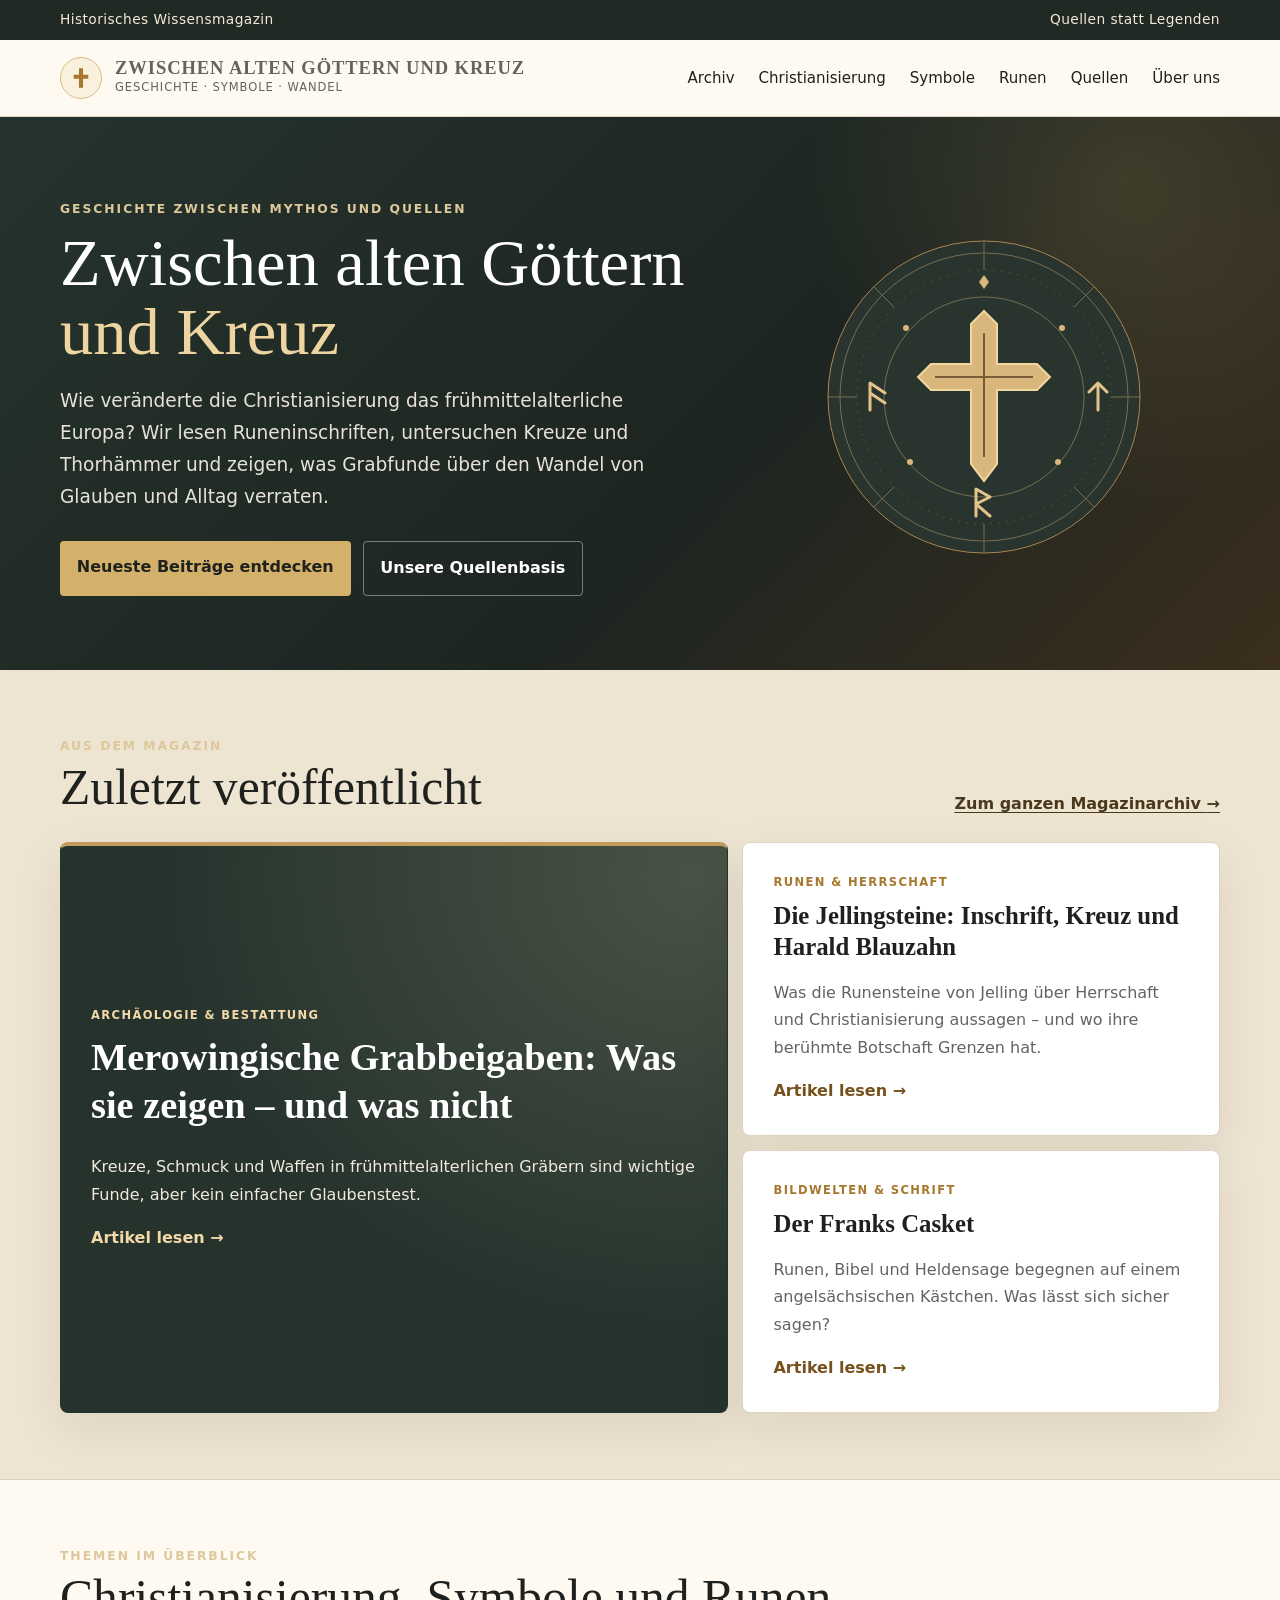
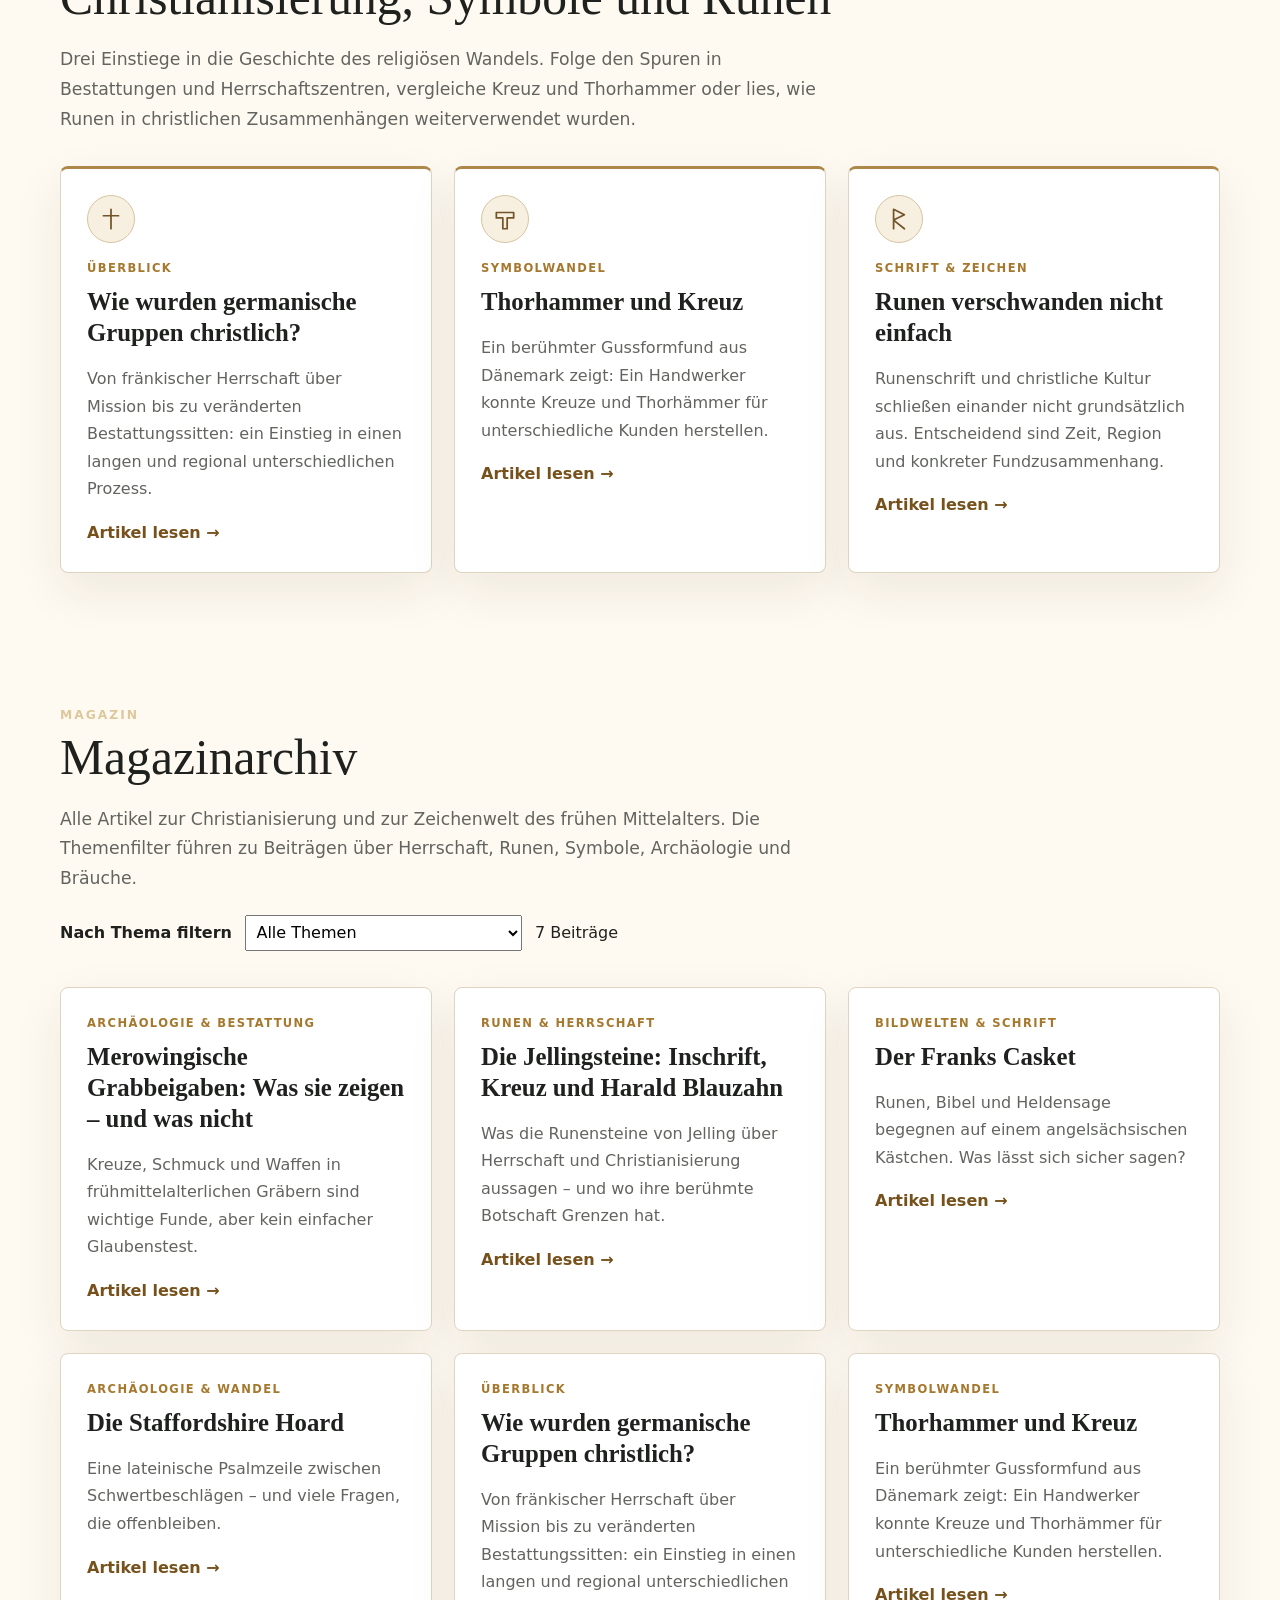
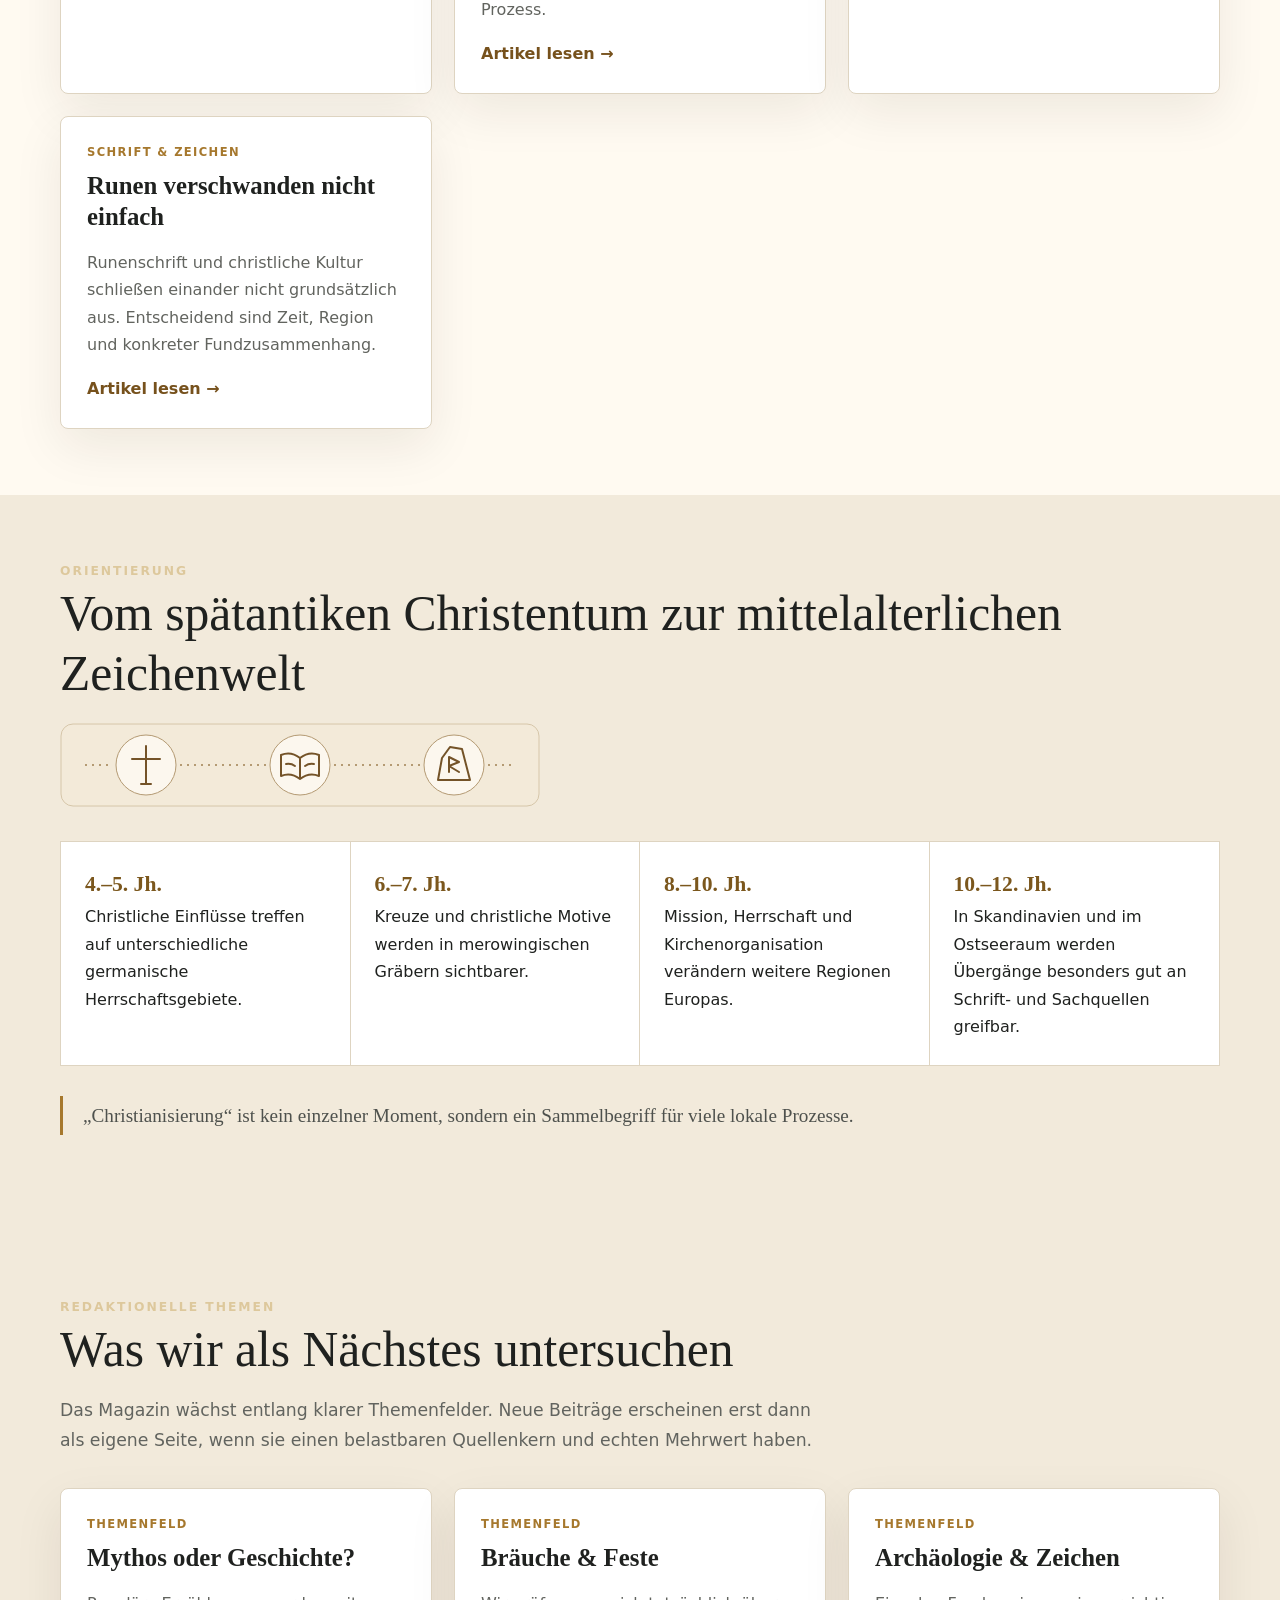
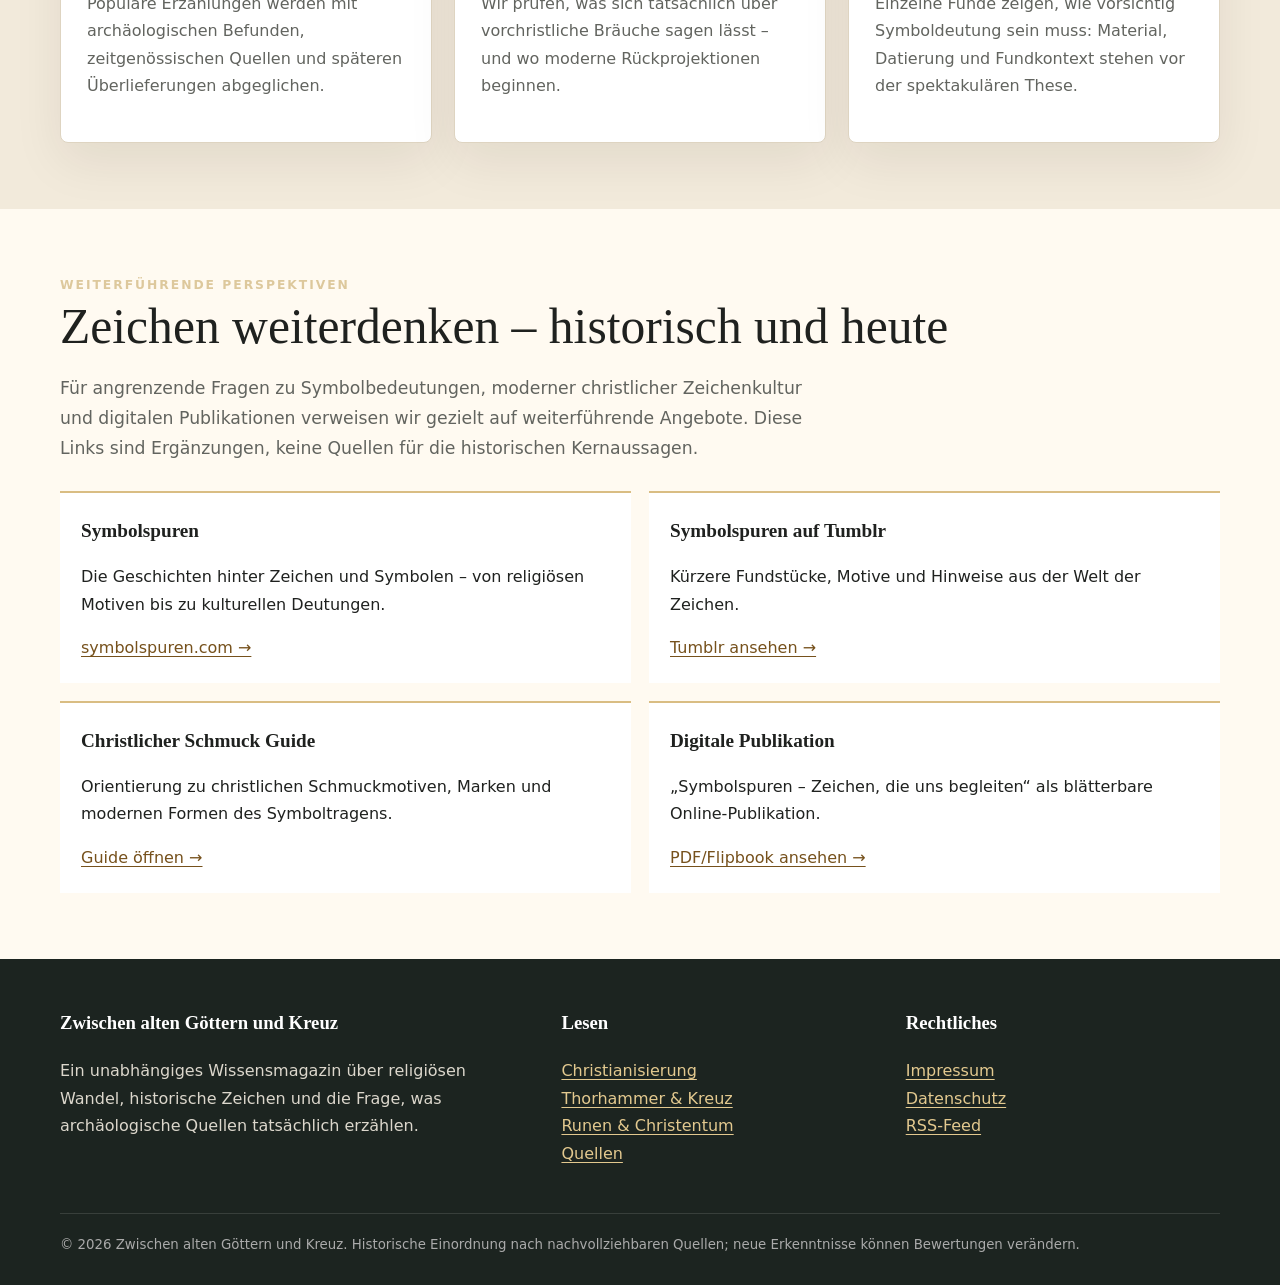
==== index.html @ 65f5ade5 "Startseite mit aktuellem Magazinblock und Themenpfaden aufwerten" ====
<!DOCTYPE html>

<html lang="de"><head>
<meta charset="utf-8"/><meta content="width=device-width,initial-scale=1" name="viewport"/>
<title>Christianisierung, Runen und Symbole | Zwischen alten Göttern und Kreuz</title><meta content="Wie veränderte das Christentum das frühmittelalterliche Europa? Ein Geschichtsmagazin über Runen, Thorhammer, Kreuze und archäologische Funde." name="description"/>
<link href="https://alte-goetter-und-kreuz.github.io/" rel="canonical"/><meta content="index,follow,max-image-preview:large" name="robots"/>
<meta content="#26332d" name="theme-color"/><link href="assets/favicon.svg" rel="icon" type="image/svg+xml"/>
<link href="assets/style.css" rel="stylesheet"/>
<meta content="website" property="og:type"/><meta content="Zwischen alten Göttern und Kreuz – Geschichte, Symbole, Glaube und kultureller Wandel" property="og:title"/><meta content="Wie veränderte das Christentum das frühmittelalterliche Europa? Ein Geschichtsmagazin über Runen, Thorhammer, Kreuze und archäologische Funde." property="og:description"/><meta content="https://alte-goetter-und-kreuz.github.io/" property="og:url"/>
<script type="application/ld+json">{"@context":"https://schema.org","@graph":[{"@type":"WebSite","name":"Zwischen alten Göttern und Kreuz","url":"https://alte-goetter-und-kreuz.github.io/","description":"Ein unabhängiges Wissensmagazin über Christianisierung, germanische und christliche Symbolwelten, Runen, Archäologie und den Wandel religiöser Zeichen.","inLanguage":"de-DE"},{"@type":"WebPage","name":"Christianisierung, Runen und Symbole | Zwischen alten Göttern und Kreuz","url":"https://alte-goetter-und-kreuz.github.io/","isPartOf":{"@type":"WebSite","url":"https://alte-goetter-und-kreuz.github.io/"},"inLanguage":"de-DE","description":"Wie veränderte das Christentum das frühmittelalterliche Europa? Ein Geschichtsmagazin über Runen, Thorhammer, Kreuze und archäologische Funde."}]}</script><link href="https://alte-goetter-und-kreuz.github.io/feed.xml" rel="alternate" title="Zwischen alten Göttern und Kreuz – RSS" type="application/rss+xml"/><meta content="de_DE" property="og:locale"/><meta content="summary" name="twitter:card"/><style>
#magazinarchiv .grid > [hidden],#magazinarchiv #archivfilter[hidden],#magazinarchiv #archivfilter ~ .kicker,#magazinarchiv #archivfilter ~ h2{display:none}
.hero .wrap{gap:clamp(22px,4vw,50px)}
.hero h1{font-size:clamp(2.65rem,5.2vw,5.25rem)}
.hero h1 span{display:block;color:#eed4a0}
.recent-edition{background:#eee4d2;border-bottom:1px solid #ddd0b8}
.edition-head{display:flex;align-items:end;justify-content:space-between;flex-wrap:wrap;gap:12px}
.edition-head h2{margin-bottom:0}
.edition-link{color:#4a381e;font-weight:700}
.recent-grid{display:grid;grid-template-columns:minmax(0,1.4fr) minmax(0,1fr);gap:14px;margin-top:24px}
.recent-grid .card{min-width:0;padding:clamp(18px,3vw,30px)}
.recent-grid .card:first-child{grid-row:span 2;display:flex;flex-direction:column;justify-content:center;min-height:270px;background:radial-gradient(ellipse at 95% 5%,#485345,#26332d 60%);color:#fff;border-color:#26332d;border-top:4px solid #c19b5c}
.recent-grid .card:first-child h3{font-size:clamp(1.65rem,3vw,2.6rem)}
.recent-grid .card:first-child p{color:#f1eadd}
.recent-grid .card:first-child .tag,.recent-grid .card:first-child a{color:#f3d9a7}
.topic-paths .card{border-top:3px solid #ad874a}
.topic-icon{display:grid;place-items:center;width:48px;height:48px;margin-bottom:1rem;border:1px solid #d7c4a1;border-radius:50%;background:#f7f0e1;color:#745328}
.topic-icon svg{width:26px;height:26px}
#magazinarchiv,#neueste-beitraege{scroll-margin-top:6rem}
@media(max-width:650px){.recent-grid{grid-template-columns:1fr}.recent-grid .card:first-child{min-height:0;grid-row:auto}.hero-symbol{min-height:0}.hero-symbol svg{max-width:230px}.edition-head{align-items:start}}
</style>
</head><body>
<a class="skip" href="#inhalt">Zum Inhalt</a>
<div class="topbar"><div class="wrap"><span>Historisches Wissensmagazin</span><span>Quellen statt Legenden</span></div></div>
<header class="site-head"><div class="wrap head-inner">
<a class="brand" href="./"><span class="brand-mark"><svg aria-hidden="true" viewbox="0 0 64 64"><path d="M27 8h10v16h13v10H37v22H27V34H14V24h13z" fill="#a6782d"></path></svg></span><span><strong>Zwischen alten Göttern und Kreuz</strong><span>Geschichte · Symbole · Wandel</span></span></a>
<button aria-controls="main-nav" aria-expanded="false" aria-label="Menü öffnen" class="menu-btn">Menü</button>
<nav aria-label="Hauptnavigation" id="main-nav"><ul>
<li><a href="#magazinarchiv">Archiv</a></li>
<li><a href="./christianisierung/">Christianisierung</a></li>
<li><a href="./thorhammer-und-kreuz/">Symbole</a></li>
<li><a href="./runen-und-christentum/">Runen</a></li>
<li><a href="./quellen/">Quellen</a></li>
<li><a href="./ueber/">Über uns</a></li>
</ul></nav></div></header>
<main id="inhalt">
<section class="hero"><div class="wrap"><div>
<div class="kicker">Geschichte zwischen Mythos und Quellen</div>
<h1>Zwischen alten Göttern <span>und Kreuz</span></h1>
<p>Wie veränderte die Christianisierung das frühmittelalterliche Europa? Wir lesen Runeninschriften, untersuchen Kreuze und Thorhämmer und zeigen, was Grabfunde über den Wandel von Glauben und Alltag verraten.</p>
<div class="actions"><a class="btn primary" href="#neueste-beitraege">Neueste Beiträge entdecken</a><a class="btn ghost" href="./quellen/">Unsere Quellenbasis</a></div>
</div><div aria-hidden="true" class="hero-symbol">
<svg xmlns="http://www.w3.org/2000/svg" viewBox="0 0 360 360" width="360" height="360" focusable="false" style="display:block;width:min(100%,360px);height:auto">
<circle cx="180" cy="180" r="156" fill="#28342d" stroke="#a78554"/>
<g fill="none" stroke="#c9a871" opacity=".5">
<circle cx="180" cy="180" r="144"/><circle cx="180" cy="180" r="127" stroke-dasharray="1 7"/><circle cx="180" cy="180" r="100"/>
<path d="M180 24v29m0 254v29M24 180h29m254 0h29M70 70l20 20m180 180 20 20m0-220-20 20M90 270l-20 20"/>
</g>
<path d="M180 94l13 13v40h40l13 13-13 13h-40v74l-13 17-13-17v-74h-40l-13-13 13-13h40v-40z" fill="#d9b77c" stroke="#f1d69f" stroke-width="2"/>
<path d="M180 116v124m-49-80h98" fill="none" stroke="#795c35" stroke-width="2"/>
<g fill="none" stroke="#e3c38a" stroke-width="3" stroke-linecap="round" stroke-linejoin="round">
<path d="M66 193v-27l15 10m-15 0 15 10m213 7v-27m-9 9 9-9 9 9M172 299v-27l14 8-14 7 14 12"/>
</g>
<g fill="#d9b77c"><path d="m180 58 5 7-5 7-5-7z"/><circle cx="102" cy="111" r="3"/><circle cx="258" cy="111" r="3"/><circle cx="106" cy="245" r="3"/><circle cx="254" cy="245" r="3"/></g>
</svg></div></div></section>
<section class="section recent-edition" id="neueste-beitraege" aria-labelledby="neuestetitel"><div class="wrap">
<div class="edition-head"><div><div class="kicker">Aus dem Magazin</div><h2 id="neuestetitel">Zuletzt veröffentlicht</h2></div><a class="edition-link" href="#magazinarchiv">Zum ganzen Magazinarchiv <span aria-hidden="true">→</span></a></div>
<div class="recent-grid" id="recent-cards"><article class="card"><div class="tag">Archäologie &amp; Bestattung</div><h3>Merowingische Grabbeigaben: Was sie zeigen – und was nicht</h3><p>Kreuze, Schmuck und Waffen in frühmittelalterlichen Gräbern sind wichtige Funde, aber kein einfacher Glaubenstest.</p><a class="more" href="./merowingische-graeber-grabbeigaben/">Artikel lesen →</a></article>
<article class="card"><div class="tag">Runen &amp; Herrschaft</div><h3>Die Jellingsteine: Inschrift, Kreuz und Harald Blauzahn</h3><p>Was die Runensteine von Jelling über Herrschaft und Christianisierung aussagen – und wo ihre berühmte Botschaft Grenzen hat.</p><a class="more" href="./jellingsteine-harald-blauzahn/">Artikel lesen →</a></article>
<article class="card"><div class="tag">Bildwelten &amp; Schrift</div><h3>Der Franks Casket</h3><p>Runen, Bibel und Heldensage begegnen auf einem angelsächsischen Kästchen. Was lässt sich sicher sagen?</p><a class="more" href="./franks-casket/">Artikel lesen →</a></article></div>
</div></section>
<section class="section topic-paths"><div class="wrap">
<div class="kicker">Themen im Überblick</div><h2>Christianisierung, Symbole und Runen</h2>
<p class="lead">Drei Einstiege in die Geschichte des religiösen Wandels. Folge den Spuren in Bestattungen und Herrschaftszentren, vergleiche Kreuz und Thorhammer oder lies, wie Runen in christlichen Zusammenhängen weiterverwendet wurden.</p>
<div class="grid">
<article class="card"><div class="topic-icon" aria-hidden="true"><svg viewBox="0 0 24 24" fill="none" stroke="currentColor" stroke-width="1.6" stroke-linecap="round" stroke-linejoin="round"><path d="M12 3v18M5 9h14"/></svg></div><div class="tag">Überblick</div><h3>Wie wurden germanische Gruppen christlich?</h3><p>Von fränkischer Herrschaft über Mission bis zu veränderten Bestattungssitten: ein Einstieg in einen langen und regional unterschiedlichen Prozess.</p><a class="more" href="./christianisierung/">Artikel lesen →</a></article>
<article class="card"><div class="topic-icon" aria-hidden="true"><svg viewBox="0 0 24 24" fill="none" stroke="currentColor" stroke-width="1.6" stroke-linecap="round" stroke-linejoin="round"><path d="M4 6h16v5h-6v10h-4V11H4z"/></svg></div><div class="tag">Symbolwandel</div><h3>Thorhammer und Kreuz</h3><p>Ein berühmter Gussformfund aus Dänemark zeigt: Ein Handwerker konnte Kreuze und Thorhämmer für unterschiedliche Kunden herstellen.</p><a class="more" href="./thorhammer-und-kreuz/">Artikel lesen →</a></article>
<article class="card"><div class="topic-icon" aria-hidden="true"><svg viewBox="0 0 24 24" fill="none" stroke="currentColor" stroke-width="1.6" stroke-linecap="round" stroke-linejoin="round"><path d="M7 21V3l10 5-10 5 10 8"/></svg></div><div class="tag">Schrift &amp; Zeichen</div><h3>Runen verschwanden nicht einfach</h3><p>Runenschrift und christliche Kultur schließen einander nicht grundsätzlich aus. Entscheidend sind Zeit, Region und konkreter Fundzusammenhang.</p><a class="more" href="./runen-und-christentum/">Artikel lesen →</a></article>
</div></div></section>
<section class="section" id="magazinarchiv" aria-labelledby="archivtitel"><div class="wrap">
<div class="kicker">Magazin</div><h2 id="archivtitel">Magazinarchiv</h2>
<p class="lead">Alle Artikel zur Christianisierung und zur Zeichenwelt des frühen Mittelalters. Die Themenfilter führen zu Beiträgen über Herrschaft, Runen, Symbole, Archäologie und Bräuche.</p>
<div id="archivfilter" hidden style="margin:0 0 1rem">
<label for="archivthema"><strong>Nach Thema filtern</strong></label>
<select id="archivthema" style="font:inherit;padding:.4rem;margin:.25rem .5rem;max-width:100%">
<option value="all">Alle Themen</option>
<option value="christianisierung">Christianisierung &amp; Herrschaft</option>
<option value="schrift">Runen, Schrift &amp; Quellen</option>
<option value="symbole">Symbole &amp; Bildwelten</option>
<option value="archaeologie">Archäologie &amp; Fundstücke</option>
<option value="braeuche">Bräuche &amp; Alltag</option>
<option value="weitere">Weitere Themen</option>
</select>
<span id="archivanzahl" role="status"></span>
</div>
<div class="kicker">Neue Beiträge</div><h2>Fundstücke, die Fragen öffnen</h2><div class="grid"><article class="card"><div class="tag">Archäologie &amp; Bestattung</div><h3>Merowingische Grabbeigaben: Was sie zeigen – und was nicht</h3><p>Kreuze, Schmuck und Waffen in frühmittelalterlichen Gräbern sind wichtige Funde, aber kein einfacher Glaubenstest.</p><a class="more" href="./merowingische-graeber-grabbeigaben/">Artikel lesen →</a></article><article class="card"><div class="tag">Runen &amp; Herrschaft</div><h3>Die Jellingsteine: Inschrift, Kreuz und Harald Blauzahn</h3><p>Was die Runensteine von Jelling über Herrschaft und Christianisierung aussagen – und wo ihre berühmte Botschaft Grenzen hat.</p><a class="more" href="./jellingsteine-harald-blauzahn/">Artikel lesen →</a></article><article class="card"><div class="tag">Bildwelten &amp; Schrift</div><h3>Der Franks Casket</h3><p>Runen, Bibel und Heldensage begegnen auf einem angelsächsischen Kästchen. Was lässt sich sicher sagen?</p><a class="more" href="./franks-casket/">Artikel lesen →</a></article><article class="card"><div class="tag">Archäologie &amp; Wandel</div><h3>Die Staffordshire Hoard</h3><p>Eine lateinische Psalmzeile zwischen Schwertbeschlägen – und viele Fragen, die offenbleiben.</p><a class="more" href="./staffordshire-hoard/">Artikel lesen →</a></article><article class="card"><div class="tag">Überblick</div><h3>Wie wurden germanische Gruppen christlich?</h3><p>Von fränkischer Herrschaft über Mission bis zu veränderten Bestattungssitten: ein Einstieg in einen langen und regional unterschiedlichen Prozess.</p><a class="more" href="./christianisierung/">Artikel lesen →</a></article>
<article class="card"><div class="tag">Symbolwandel</div><h3>Thorhammer und Kreuz</h3><p>Ein berühmter Gussformfund aus Dänemark zeigt: Ein Handwerker konnte Kreuze und Thorhämmer für unterschiedliche Kunden herstellen.</p><a class="more" href="./thorhammer-und-kreuz/">Artikel lesen →</a></article>
<article class="card"><div class="tag">Schrift &amp; Zeichen</div><h3>Runen verschwanden nicht einfach</h3><p>Runenschrift und christliche Kultur schließen einander nicht grundsätzlich aus. Entscheidend sind Zeit, Region und konkreter Fundzusammenhang.</p><a class="more" href="./runen-und-christentum/">Artikel lesen →</a></article></div></div></section>
<script>
(() => {
  const archive = document.querySelector('#magazinarchiv');
  const filter = archive.querySelector('#archivfilter');
  const select = filter.querySelector('select');
  const cards = [...archive.querySelectorAll('.grid > article')];
  const recent = document.querySelector('#recent-cards');
  recent.replaceChildren(...cards.slice(0, 3).map(card => card.cloneNode(true)));
  const themes = {
    christianisierung: /christianisierung|herrschaft|mission|politik|überblick/,
    schrift: /runen|schrift|quellen|sprache/,
    symbole: /symbol|zeichen|bildwelten|kunst/,
    archaeologie: /archäologie|bestattung|fundstücke|objekte/,
    braeuche: /bräuche|alltag|ritual|feste/
  };
  const entries = cards.map(card => {
    const tag = card.querySelector('.tag').textContent.toLocaleLowerCase('de');
    const matches = Object.keys(themes).filter(theme => themes[theme].test(tag));
    return { card, topics: matches.length ? matches : ['weitere'] };
  });
  for (const option of select.options) {
    if (option.value !== 'all') option.hidden = !entries.some(entry => entry.topics.includes(option.value));
  }
  function showArticles() {
    let count = 0;
    for (const { card, topics } of entries) {
      const visible = select.value === 'all' || topics.includes(select.value);
      card.hidden = !visible;
      if (visible) count++;
    }
    filter.querySelector('#archivanzahl').textContent = count === 1 ? '1 Beitrag' : count + ' Beiträge';
  }
  select.addEventListener('change', showArticles);
  showArticles();
  filter.hidden = false;
})();
</script>
<section class="section alt"><div class="wrap">
<div class="kicker">Orientierung</div><h2>Vom spätantiken Christentum zur mittelalterlichen Zeichenwelt</h2>
<svg xmlns="http://www.w3.org/2000/svg" aria-hidden="true" focusable="false" viewBox="0 0 480 84" width="480" height="84" style="display:block;width:min(100%,480px);height:auto;margin-top:20px">
<rect x="1" y="1" width="478" height="82" rx="12" fill="#f3ead9" stroke="#d6c6a9"/>
<path d="M25 42h27m68 0h86m68 0h86m68 0h27" fill="none" stroke="#b49a73" stroke-width="2" stroke-dasharray="2 5"/>
<g fill="#fcf7ee" stroke="#b49a73"><circle cx="86" cy="42" r="30"/><circle cx="240" cy="42" r="30"/><circle cx="394" cy="42" r="30"/></g>
<g fill="none" stroke="#745328" stroke-width="2" stroke-linecap="round" stroke-linejoin="round">
<path d="M86 23v38m-14-25h28M81 61h10"/>
<path d="M221 32q10-4 19 3 9-7 19-3v21q-10-4-19 3-9-7-19-3zM240 35v21m-14-15q5-1 9 2m10 0q4-3 9-2"/>
<path d="m378 57 4-22 8-11 12 2 8 31zM389 49V34l10 5-10 4 10 6"/>
</g></svg>
<div class="timeline">
<div><b>4.–5. Jh.</b><span>Christliche Einflüsse treffen auf unterschiedliche germanische Herrschaftsgebiete.</span></div>
<div><b>6.–7. Jh.</b><span>Kreuze und christliche Motive werden in merowingischen Gräbern sichtbarer.</span></div>
<div><b>8.–10. Jh.</b><span>Mission, Herrschaft und Kirchenorganisation verändern weitere Regionen Europas.</span></div>
<div><b>10.–12. Jh.</b><span>In Skandinavien und im Ostseeraum werden Übergänge besonders gut an Schrift- und Sachquellen greifbar.</span></div>
</div>
<div class="quote">„Christianisierung“ ist kein einzelner Moment, sondern ein Sammelbegriff für viele lokale Prozesse.</div>
</div></section>
<section class="section alt"><div class="wrap"><div class="kicker">Redaktionelle Themen</div><h2>Was wir als Nächstes untersuchen</h2><p class="lead">Das Magazin wächst entlang klarer Themenfelder. Neue Beiträge erscheinen erst dann als eigene Seite, wenn sie einen belastbaren Quellenkern und echten Mehrwert haben.</p><div class="grid"><article class="card"><div class="tag">Themenfeld</div><h3>Mythos oder Geschichte?</h3><p>Populäre Erzählungen werden mit archäologischen Befunden, zeitgenössischen Quellen und späteren Überlieferungen abgeglichen.</p></article><article class="card"><div class="tag">Themenfeld</div><h3>Bräuche &amp; Feste</h3><p>Wir prüfen, was sich tatsächlich über vorchristliche Bräuche sagen lässt – und wo moderne Rückprojektionen beginnen.</p></article><article class="card"><div class="tag">Themenfeld</div><h3>Archäologie &amp; Zeichen</h3><p>Einzelne Funde zeigen, wie vorsichtig Symboldeutung sein muss: Material, Datierung und Fundkontext stehen vor der spektakulären These.</p></article></div></div></section><section class="section"><div class="wrap">
<div class="kicker">Weiterführende Perspektiven</div><h2>Zeichen weiterdenken – historisch und heute</h2>
<p class="lead">Für angrenzende Fragen zu Symbolbedeutungen, moderner christlicher Zeichenkultur und digitalen Publikationen verweisen wir gezielt auf weiterführende Angebote. Diese Links sind Ergänzungen, keine Quellen für die historischen Kernaussagen.</p>
<div class="links-grid">
<div class="linkbox"><strong>Symbolspuren</strong><p>Die Geschichten hinter Zeichen und Symbolen – von religiösen Motiven bis zu kulturellen Deutungen.</p><a href="https://www.symbolspuren.com/">symbolspuren.com →</a></div>
<div class="linkbox"><strong>Symbolspuren auf Tumblr</strong><p>Kürzere Fundstücke, Motive und Hinweise aus der Welt der Zeichen.</p><a href="https://symbolspuren.tumblr.com/">Tumblr ansehen →</a></div>
<div class="linkbox"><strong>Christlicher Schmuck Guide</strong><p>Orientierung zu christlichen Schmuckmotiven, Marken und modernen Formen des Symboltragens.</p><a href="https://christlicherschmuckguide.wordpress.com/">Guide öffnen →</a></div>
<div class="linkbox"><strong>Digitale Publikation</strong><p>„Symbolspuren – Zeichen, die uns begleiten“ als blätterbare Online-Publikation.</p><a href="https://heyzine.com/flip-book/310cea502b.html">PDF/Flipbook ansehen →</a></div>
</div></div></section>
</main>
<footer class="footer"><div class="wrap"><div class="footer-grid">
<div><h3>Zwischen alten Göttern und Kreuz</h3><p>Ein unabhängiges Wissensmagazin über religiösen Wandel, historische Zeichen und die Frage, was archäologische Quellen tatsächlich erzählen.</p></div>
<div><h3>Lesen</h3><p><a href="./christianisierung/">Christianisierung</a><br/><a href="./thorhammer-und-kreuz/">Thorhammer &amp; Kreuz</a><br/><a href="./runen-und-christentum/">Runen &amp; Christentum</a><br/><a href="./quellen/">Quellen</a></p></div>
<div><h3>Rechtliches</h3><p><a href="./impressum/">Impressum</a><br/><a href="./datenschutz/">Datenschutz</a><br/><a href="./feed.xml">RSS-Feed</a></p></div>
</div><small>© 2026 Zwischen alten Göttern und Kreuz. Historische Einordnung nach nachvollziehbaren Quellen; neue Erkenntnisse können Bewertungen verändern.</small></div></footer>
<script src="assets/main.js"></script></body></html>
---- assets/style.css ----
:root{
  --ink:#1f211f; --muted:#62645f; --paper:#f5efe3; --paper2:#fffaf1;
  --gold:#a6782d; --gold2:#d9bd83; --forest:#2d3a33; --line:#ded4c1;
  --shadow:0 18px 50px rgba(35,29,18,.08);
}
*{box-sizing:border-box}
html{scroll-behavior:smooth}
body{margin:0;background:var(--paper2);color:var(--ink);font-family:Inter,ui-sans-serif,system-ui,-apple-system,BlinkMacSystemFont,"Segoe UI",sans-serif;line-height:1.72}
a{color:#76511c;text-decoration-thickness:.08em;text-underline-offset:.18em}
a:hover{color:#3f2b0f}
img{max-width:100%;height:auto}
.wrap{width:min(1160px,calc(100% - 38px));margin:auto}
.skip{position:absolute;left:-9999px}.skip:focus{left:12px;top:12px;background:#fff;padding:10px;z-index:50}
.topbar{background:#202923;color:#f4ead8;font-size:.86rem;letter-spacing:.03em}
.topbar .wrap{padding:.5rem 0;display:flex;justify-content:space-between;gap:1rem}
.site-head{background:rgba(255,250,241,.96);border-bottom:1px solid var(--line);position:sticky;top:0;z-index:20;backdrop-filter:blur(12px)}
.head-inner{display:flex;align-items:center;justify-content:space-between;min-height:76px;gap:24px}
.brand{display:flex;align-items:center;gap:13px;color:var(--ink);text-decoration:none}
.brand-mark{width:42px;height:42px;border:1px solid var(--gold2);border-radius:50%;display:grid;place-items:center;background:#f9f1de}
.brand-mark svg{width:26px;height:26px}
.brand strong{font-family:Georgia,"Times New Roman",serif;font-size:1.16rem;display:block;line-height:1.05}
.brand span{font-size:.72rem;color:var(--muted);letter-spacing:.08em;text-transform:uppercase}
nav ul{display:flex;gap:24px;list-style:none;padding:0;margin:0}
nav a{text-decoration:none;color:var(--ink);font-size:.94rem}
.menu-btn{display:none;border:1px solid var(--line);background:#fff;border-radius:8px;padding:.55rem .7rem}
.hero{background:
radial-gradient(circle at 88% 12%, rgba(200,160,86,.18), transparent 26%),
linear-gradient(135deg,#26332d 0%,#1d2521 58%,#3b2e1d 100%);color:#fff;overflow:hidden}
.hero .wrap{display:grid;grid-template-columns:1.15fr .85fr;gap:50px;align-items:center;padding:82px 0 74px}
.kicker{font-size:.77rem;text-transform:uppercase;letter-spacing:.16em;color:#ddc89c;font-weight:700}
.hero h1,.page-hero h1{font-family:Georgia,"Times New Roman",serif;font-weight:500;line-height:1.04;margin:.5rem 0 1rem}
.hero h1{font-size:clamp(3rem,6vw,5.9rem);max-width:880px}
.hero p{font-size:1.16rem;color:#e7e2d8;max-width:700px}
.actions{display:flex;flex-wrap:wrap;gap:12px;margin-top:28px}
.btn{display:inline-block;border-radius:4px;padding:.8rem 1.05rem;text-decoration:none;font-weight:650}
.btn.primary{background:#d3b16b;color:#1f211f}
.btn.ghost{border:1px solid rgba(255,255,255,.4);color:#fff}
.hero-symbol{min-height:380px;display:grid;place-items:center;position:relative}
.orbit{width:min(360px,80vw);aspect-ratio:1;border:1px solid rgba(238,212,160,.35);border-radius:50%;position:relative;display:grid;place-items:center}
.orbit:before,.orbit:after{content:"";position:absolute;border:1px solid rgba(238,212,160,.18);border-radius:50%}
.orbit:before{inset:34px}.orbit:after{inset:78px}
.cross{width:86px;height:180px;background:linear-gradient(#d3b16b,#f1dcae);clip-path:polygon(36% 0,64% 0,64% 30%,100% 30%,100% 48%,64% 48%,64% 100%,36% 100%,36% 48%,0 48%,0 30%,36% 30%);filter:drop-shadow(0 5px 18px rgba(0,0,0,.3))}
.rune{position:absolute;color:#dfc88f;font-family:Georgia,serif;font-size:2rem;opacity:.82}
.r1{top:14%;left:10%}.r2{right:8%;top:31%}.r3{left:15%;bottom:11%}
.section{padding:66px 0}
.section.alt{background:#f2eadb}
.section h2,.content h2{font-family:Georgia,"Times New Roman",serif;font-weight:500;line-height:1.2;font-size:clamp(2rem,4vw,3.1rem);margin:.1rem 0 .7rem}
.lead{font-size:1.08rem;color:var(--muted);max-width:760px}
.grid{display:grid;grid-template-columns:repeat(3,1fr);gap:22px;margin-top:32px}
.card{background:#fff;border:1px solid var(--line);box-shadow:var(--shadow);padding:26px;border-radius:8px}
.card .tag{font-size:.72rem;text-transform:uppercase;letter-spacing:.12em;color:var(--gold);font-weight:750}
.card h3{font-family:Georgia,"Times New Roman",serif;font-size:1.55rem;line-height:1.25;margin:.5rem 0}
.card p{color:var(--muted)}
.card a.more{font-weight:700;text-decoration:none}
.timeline{display:grid;grid-template-columns:repeat(4,1fr);gap:0;margin-top:34px;border:1px solid var(--line)}
.timeline div{padding:24px;background:#fff;border-right:1px solid var(--line)}
.timeline div:last-child{border-right:0}
.timeline b{font-family:Georgia,serif;font-size:1.35rem;color:#7b571d;display:block}
.quote{border-left:3px solid var(--gold);padding:3px 0 3px 20px;margin:30px 0;color:#4e514d;font-family:Georgia,serif;font-size:1.2rem}
.links-grid{display:grid;grid-template-columns:repeat(2,1fr);gap:18px;margin-top:28px}
.linkbox{border-top:2px solid var(--gold2);background:#fff;padding:21px}
.linkbox strong{font-family:Georgia,serif;font-size:1.2rem;display:block}
.page-hero{background:#26332d;color:#fff;padding:62px 0 46px}
.page-hero h1{font-size:clamp(2.7rem,5vw,4.7rem);max-width:900px}
.page-hero p{color:#ddd8ce;max-width:760px;font-size:1.08rem}
.content{width:min(790px,calc(100% - 38px));margin:0 auto;padding:52px 0 74px}
.content p{margin:1rem 0}
.content h2{margin-top:2.4rem;font-size:2rem}
.content h3{font-family:Georgia,serif;margin-top:2rem;font-size:1.35rem}
.content ul{padding-left:1.25rem}
.note{background:#f3ead8;border:1px solid #dfd0b4;padding:20px 22px;border-radius:6px;margin:26px 0}
.sources{margin-top:46px;border-top:1px solid var(--line);padding-top:25px}
.sources li{margin:.65rem 0}
.breadcrumb{font-size:.83rem;color:#d4cbbb;margin-bottom:14px}
.breadcrumb a{color:#efe6d7}
.article-meta{font-size:.86rem;color:#cfc8bc}
.article-links{margin-top:38px;background:#f4ecdd;padding:24px;border-radius:6px}
.article-links h3{margin-top:0}
.footer{background:#1c2420;color:#dcd7cc;padding:48px 0 28px}
.footer-grid{display:grid;grid-template-columns:1.5fr 1fr 1fr;gap:30px}
.footer h3{font-family:Georgia,serif;color:#fff;margin-top:0}
.footer a{color:#e3c98f}
.footer small{display:block;border-top:1px solid rgba(255,255,255,.12);padding-top:20px;margin-top:30px;color:#aaa}
@media(max-width:850px){
 .hero .wrap{grid-template-columns:1fr;padding:60px 0}.hero-symbol{min-height:270px}
 .grid{grid-template-columns:1fr}.timeline{grid-template-columns:1fr 1fr}.timeline div{border-bottom:1px solid var(--line)}
 nav{display:none}.menu-btn{display:block}nav.open{display:block;position:absolute;top:76px;left:0;right:0;background:#fff;border-bottom:1px solid var(--line);padding:16px 20px}nav.open ul{flex-direction:column;gap:12px}
 .links-grid,.footer-grid{grid-template-columns:1fr}
}
@media(max-width:520px){.timeline{grid-template-columns:1fr}.hero h1{font-size:3rem}.topbar .wrap{display:block}}
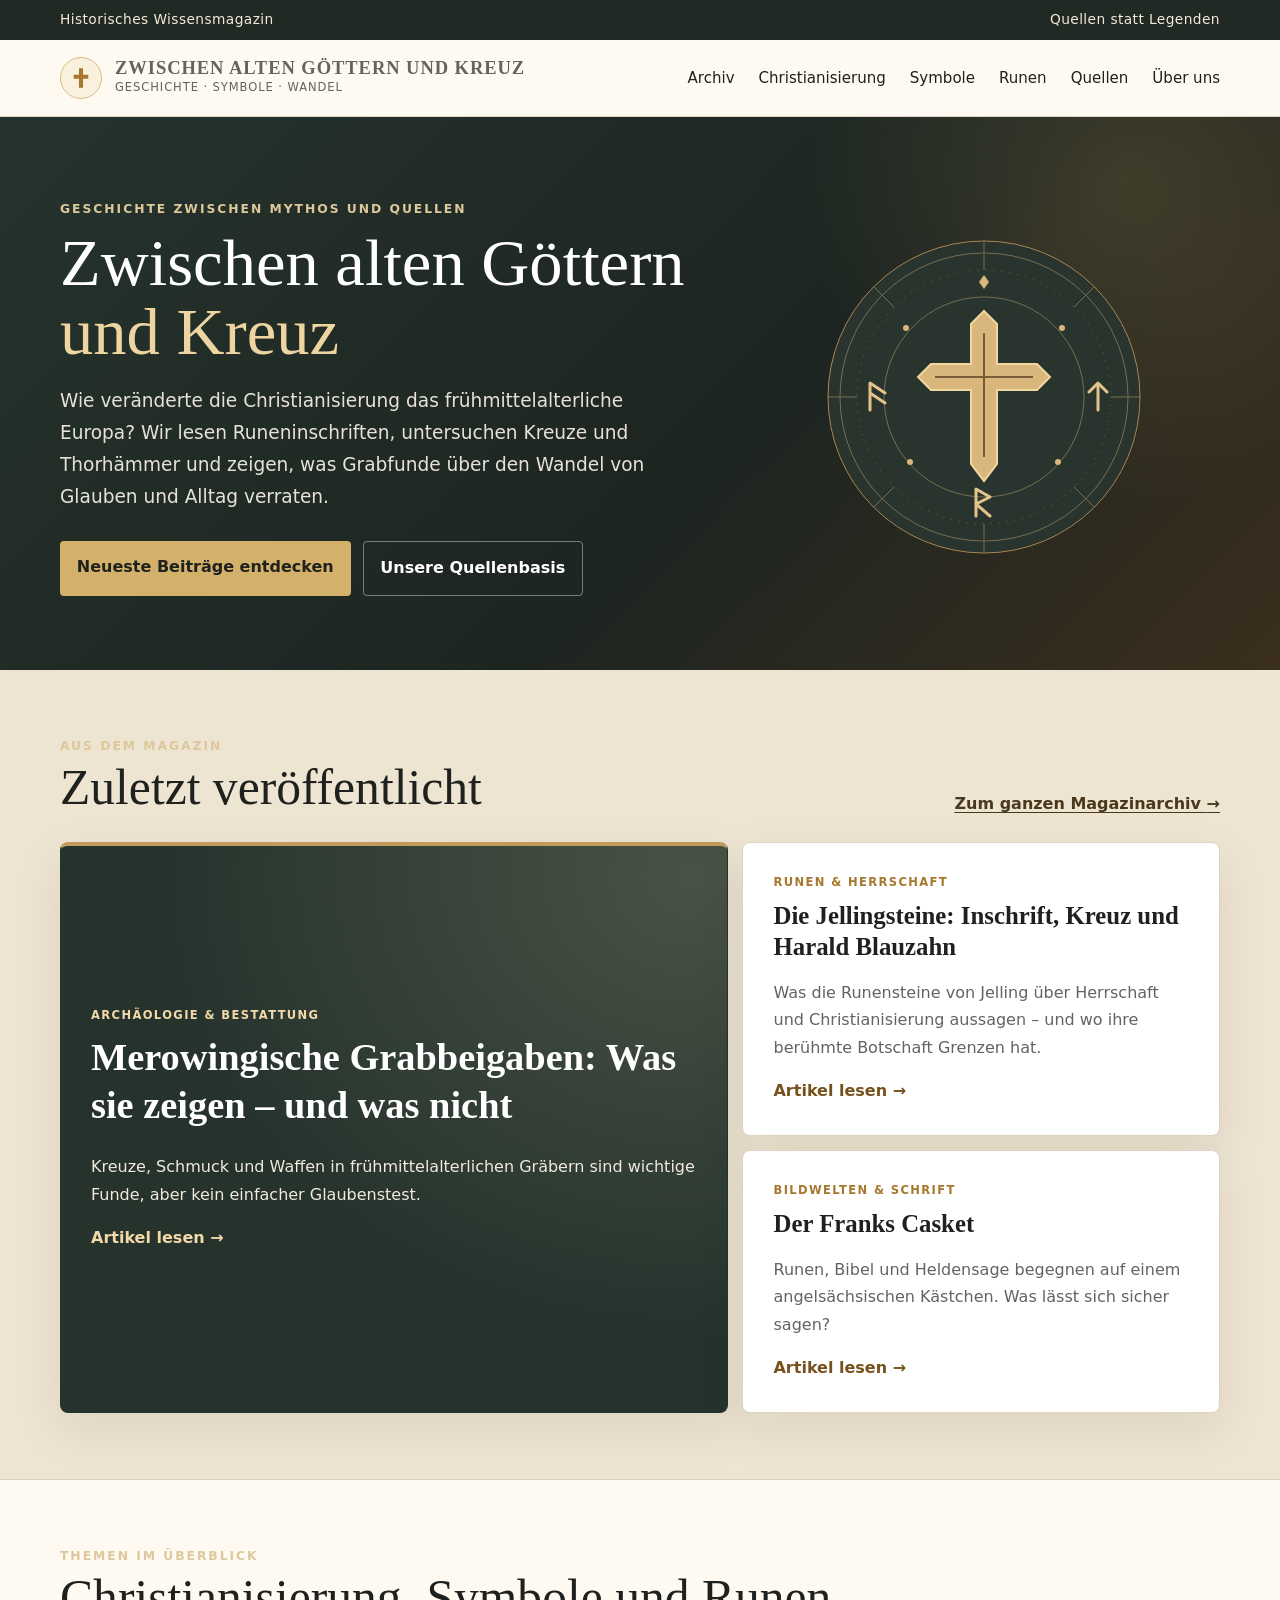
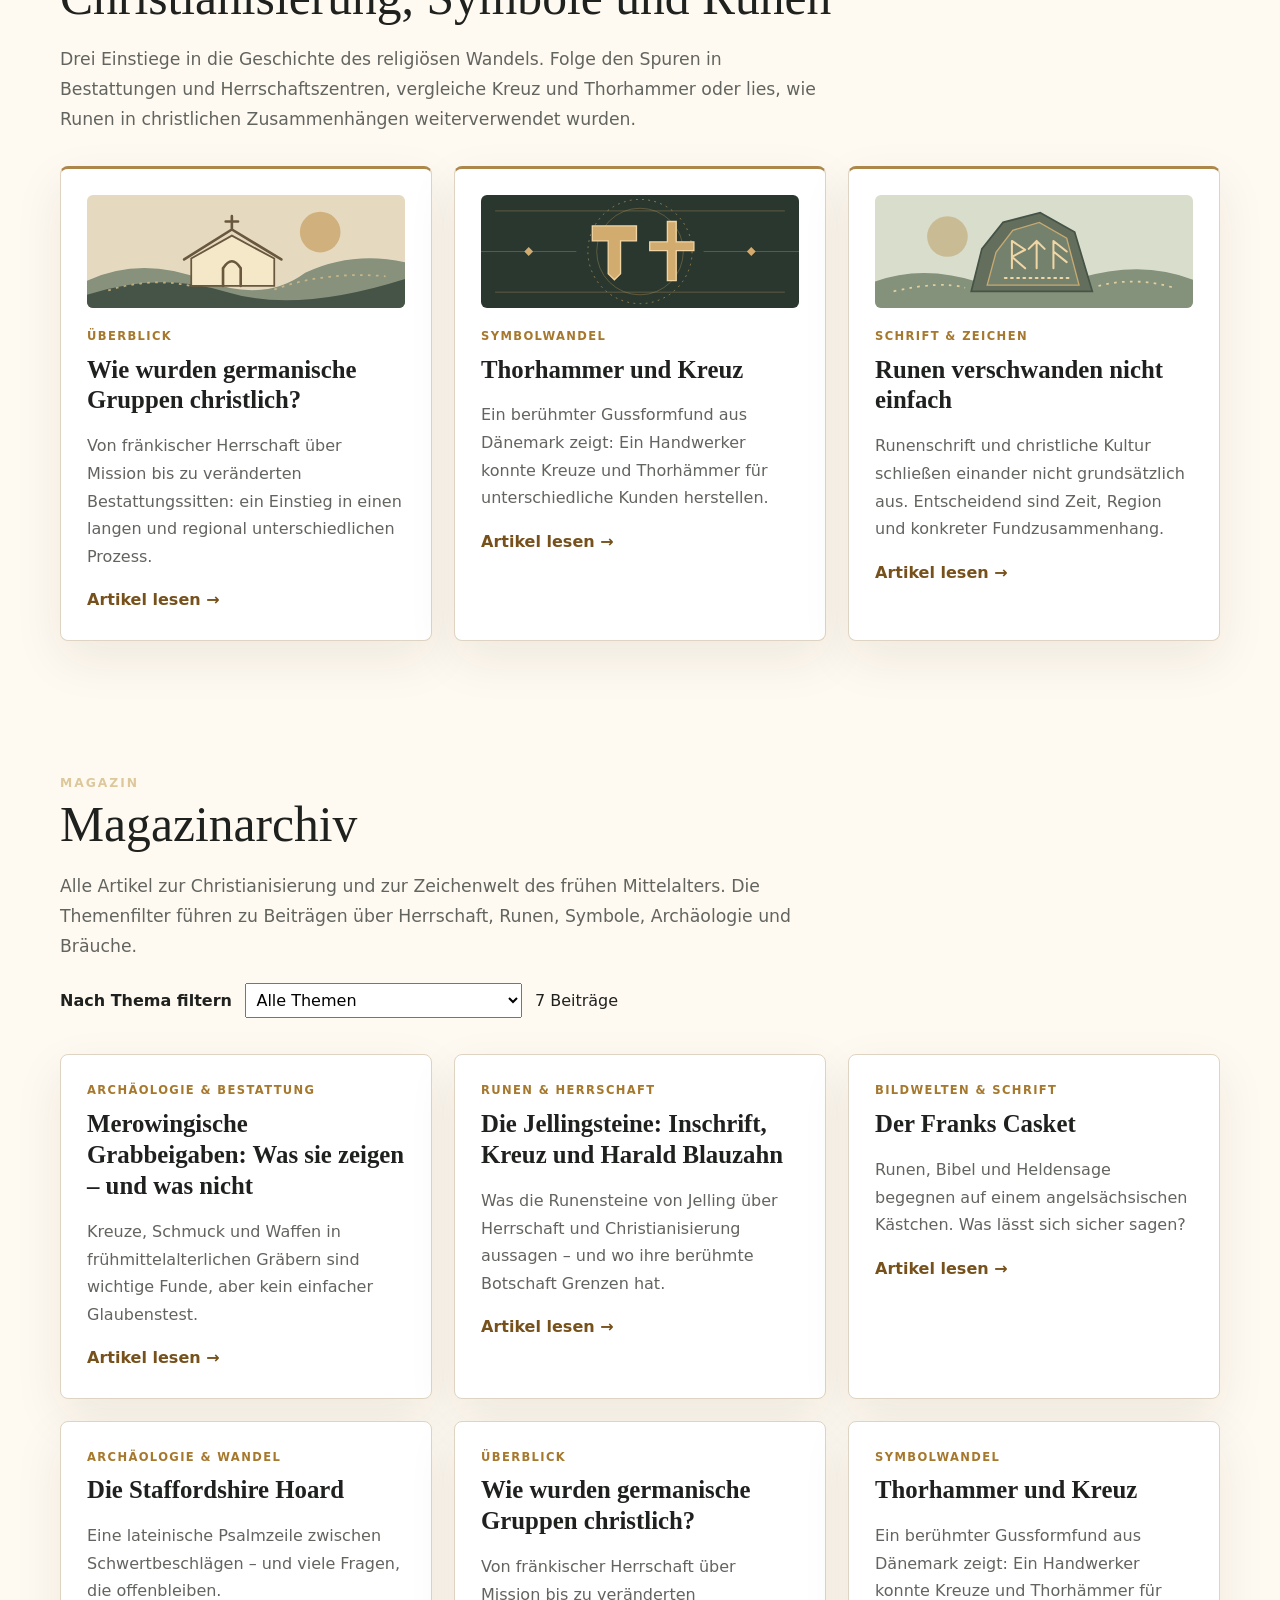
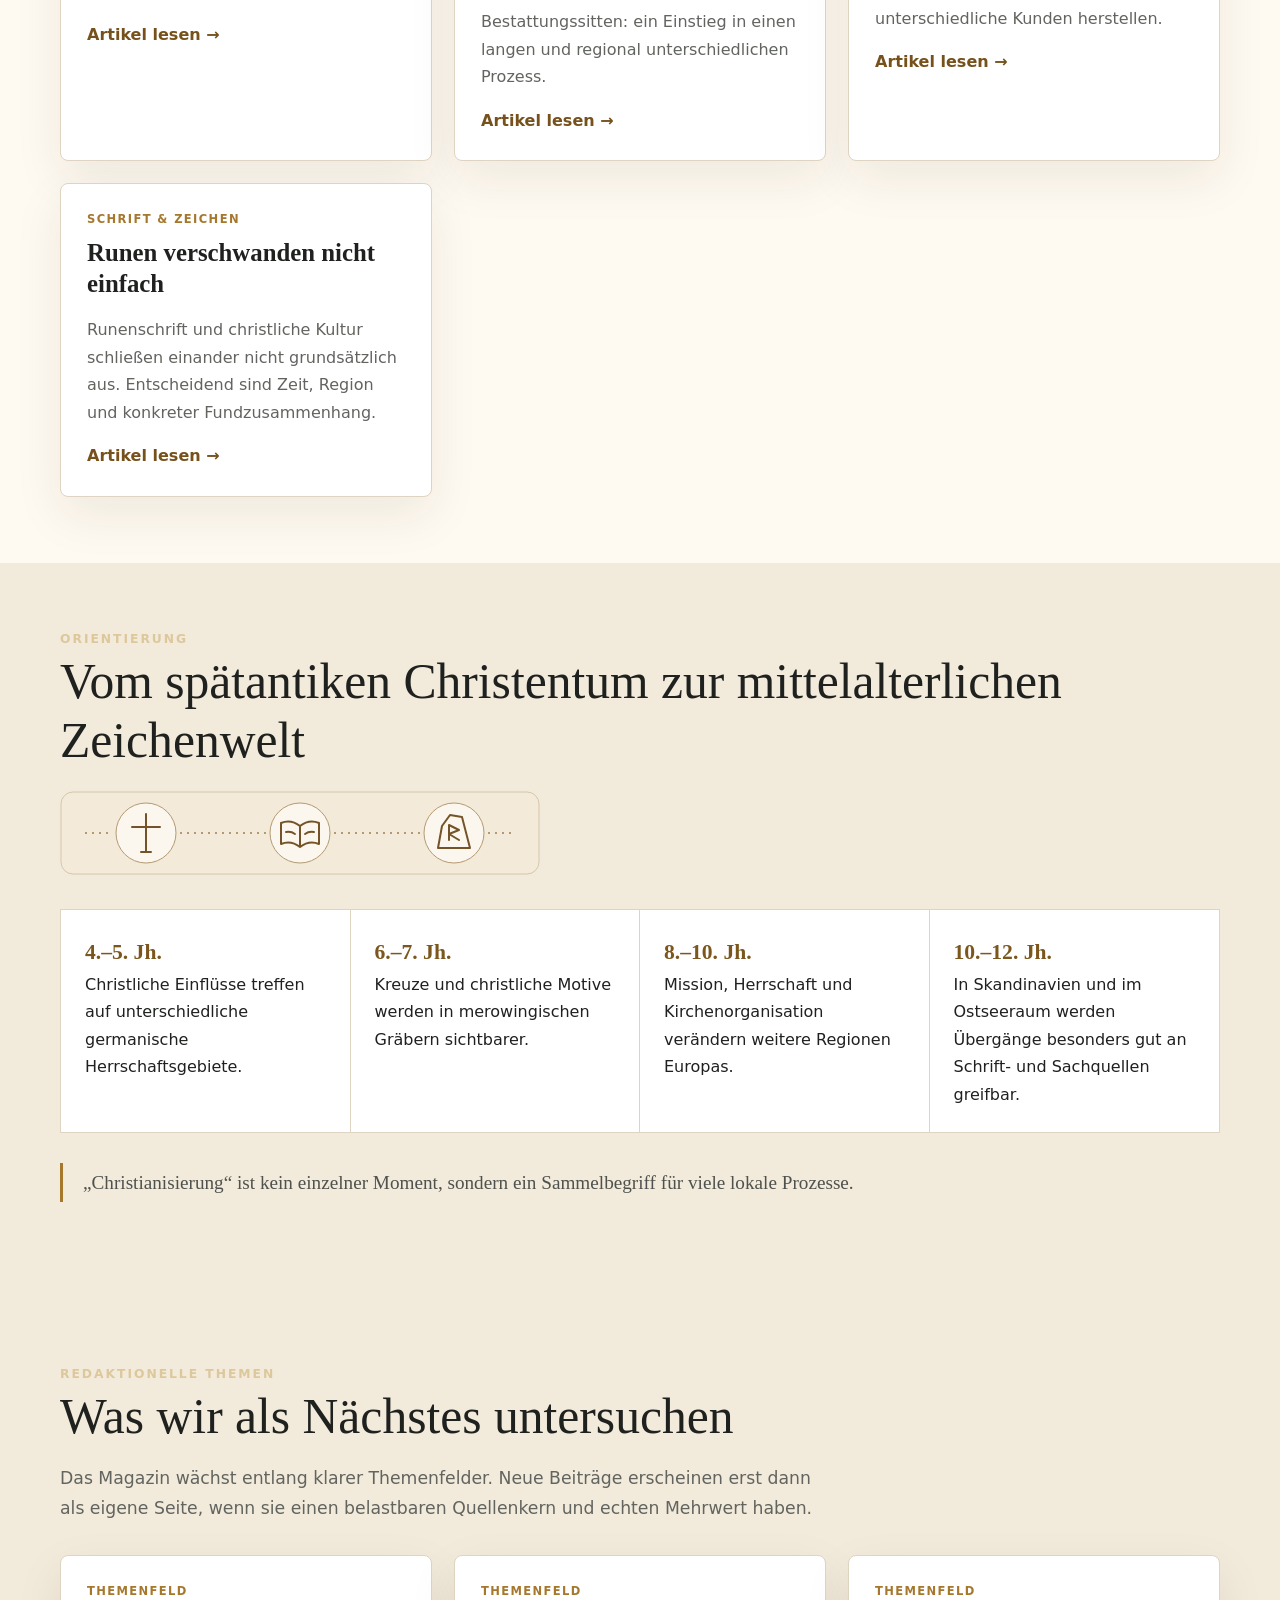
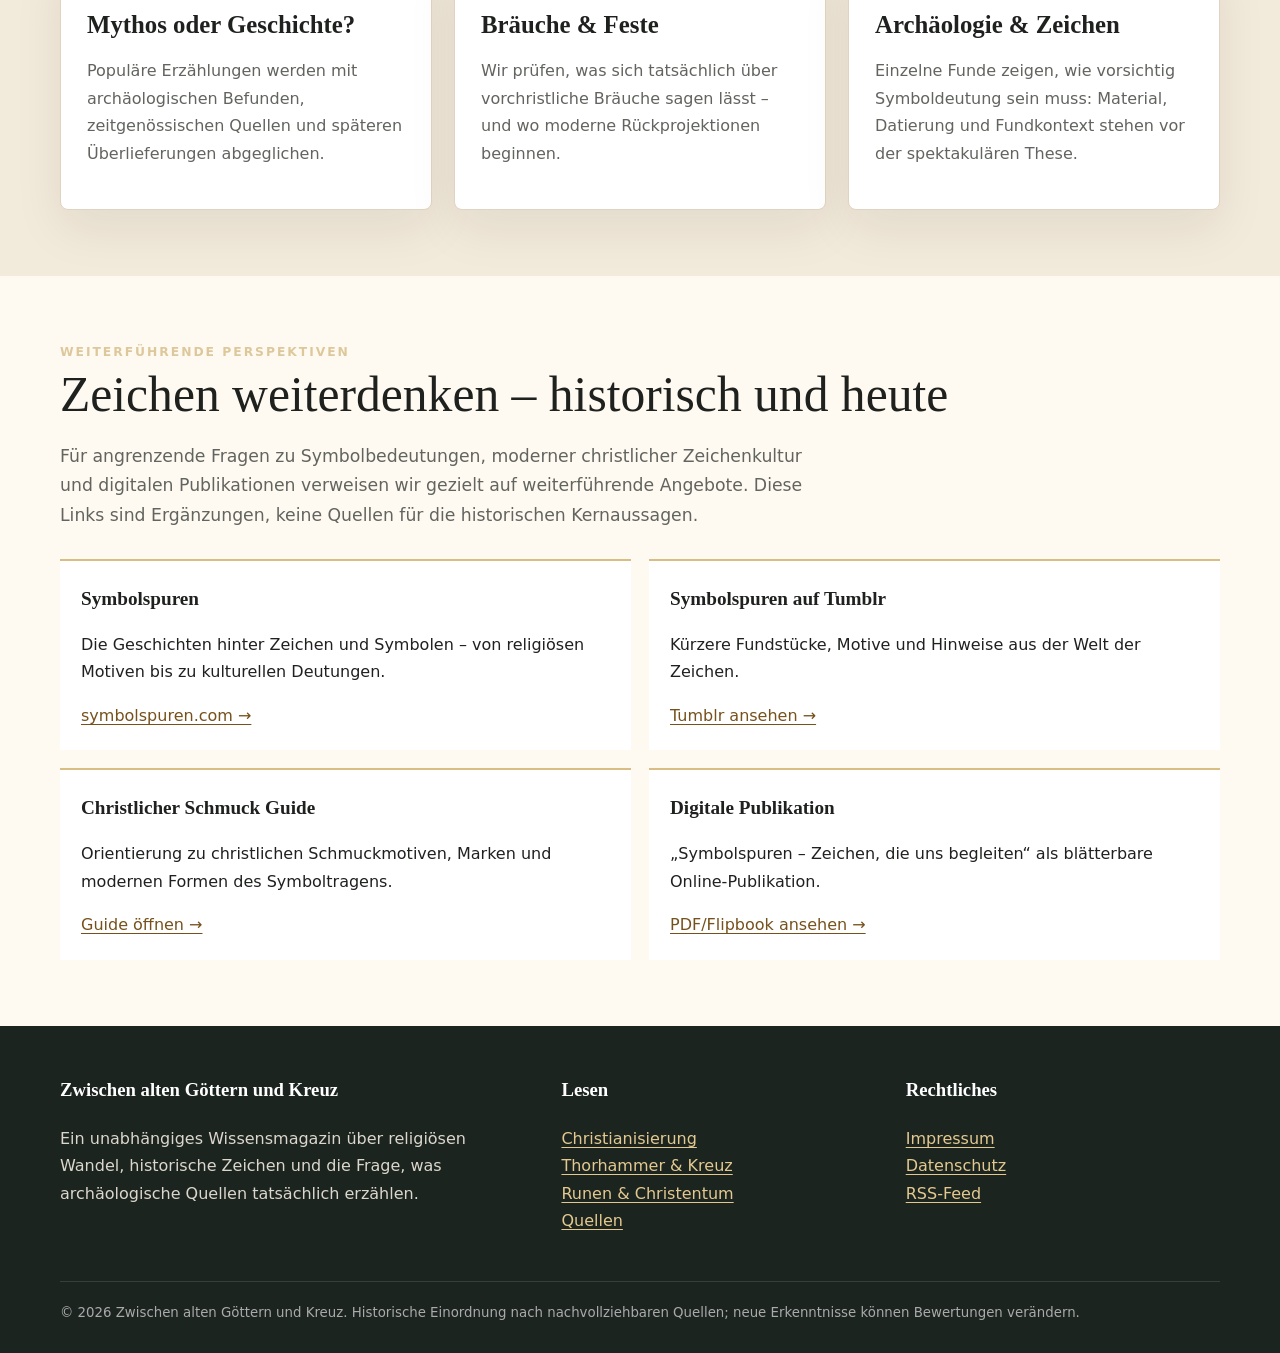
==== commit 75d8df69: "Enhance accessibility and hover effects in index.html Added focus-visible styles for accessibility a" ====
--- a/index.html
+++ b/index.html
@@ -23,10 +23,23 @@
 .recent-grid .card:first-child p{color:#f1eadd}
 .recent-grid .card:first-child .tag,.recent-grid .card:first-child a{color:#f3d9a7}
 .topic-paths .card{border-top:3px solid #ad874a}
-.topic-icon{display:grid;place-items:center;width:48px;height:48px;margin-bottom:1rem;border:1px solid #d7c4a1;border-radius:50%;background:#f7f0e1;color:#745328}
-.topic-icon svg{width:26px;height:26px}
 #magazinarchiv,#neueste-beitraege{scroll-margin-top:6rem}
 @media(max-width:650px){.recent-grid{grid-template-columns:1fr}.recent-grid .card:first-child{min-height:0;grid-row:auto}.hero-symbol{min-height:0}.hero-symbol svg{max-width:230px}.edition-head{align-items:start}}
+.topic-illustration{display:block;width:100%;height:auto;margin:0 0 1.15rem;border-radius:6px}
+:where(main,.site-head,.footer) a:focus-visible{outline:2px solid #885a20;outline-offset:4px;border-radius:2px}
+.hero a:focus-visible,.recent-grid .card:first-child a:focus-visible,.footer a:focus-visible{outline-color:#f3d9a7}
+:where(.card,.linkbox):focus-within{border-color:#a77d41;box-shadow:0 9px 22px #26332d22}
+@media(hover:hover) and (pointer:fine){
+  :where(.card,.linkbox):hover{transform:translateY(-4px);border-color:#a77d41;box-shadow:0 12px 28px #26332d24}
+  :where(main,.site-head,.footer) a:hover{text-decoration:underline;text-underline-offset:.22em;text-decoration-thickness:.1em}
+  .hero a.btn:hover{box-shadow:0 0 0 2px #eed4a0}
+}
+@media(prefers-reduced-motion:no-preference){
+  :where(.card,.linkbox){transition:transform .18s ease,box-shadow .18s ease,border-color .18s ease}
+}
+@media(prefers-reduced-motion:reduce){
+  :where(.card,.linkbox):hover{transform:none}
+}
 </style>
 </head><body>
 <a class="skip" href="#inhalt">Zum Inhalt</a>
@@ -72,9 +85,9 @@
 <div class="kicker">Themen im Überblick</div><h2>Christianisierung, Symbole und Runen</h2>
 <p class="lead">Drei Einstiege in die Geschichte des religiösen Wandels. Folge den Spuren in Bestattungen und Herrschaftszentren, vergleiche Kreuz und Thorhammer oder lies, wie Runen in christlichen Zusammenhängen weiterverwendet wurden.</p>
 <div class="grid">
-<article class="card"><div class="topic-icon" aria-hidden="true"><svg viewBox="0 0 24 24" fill="none" stroke="currentColor" stroke-width="1.6" stroke-linecap="round" stroke-linejoin="round"><path d="M12 3v18M5 9h14"/></svg></div><div class="tag">Überblick</div><h3>Wie wurden germanische Gruppen christlich?</h3><p>Von fränkischer Herrschaft über Mission bis zu veränderten Bestattungssitten: ein Einstieg in einen langen und regional unterschiedlichen Prozess.</p><a class="more" href="./christianisierung/">Artikel lesen →</a></article>
-<article class="card"><div class="topic-icon" aria-hidden="true"><svg viewBox="0 0 24 24" fill="none" stroke="currentColor" stroke-width="1.6" stroke-linecap="round" stroke-linejoin="round"><path d="M4 6h16v5h-6v10h-4V11H4z"/></svg></div><div class="tag">Symbolwandel</div><h3>Thorhammer und Kreuz</h3><p>Ein berühmter Gussformfund aus Dänemark zeigt: Ein Handwerker konnte Kreuze und Thorhämmer für unterschiedliche Kunden herstellen.</p><a class="more" href="./thorhammer-und-kreuz/">Artikel lesen →</a></article>
-<article class="card"><div class="topic-icon" aria-hidden="true"><svg viewBox="0 0 24 24" fill="none" stroke="currentColor" stroke-width="1.6" stroke-linecap="round" stroke-linejoin="round"><path d="M7 21V3l10 5-10 5 10 8"/></svg></div><div class="tag">Schrift &amp; Zeichen</div><h3>Runen verschwanden nicht einfach</h3><p>Runenschrift und christliche Kultur schließen einander nicht grundsätzlich aus. Entscheidend sind Zeit, Region und konkreter Fundzusammenhang.</p><a class="more" href="./runen-und-christentum/">Artikel lesen →</a></article>
+<article class="card"><svg class="topic-illustration" xmlns="http://www.w3.org/2000/svg" aria-hidden="true" focusable="false" viewBox="0 0 360 128" width="360" height="128"><rect width="360" height="128" fill="#e5dac0"/><circle cx="264" cy="42" r="23" fill="#c59955" opacity=".63"/><path d="M0 97Q62 69 131 96T247 88Q300 63 360 76v52H0Z" fill="#87917c"/><path d="M0 113q81-27 159-3t201-15v33H0Z" fill="#465447"/><path d="M118 103V72l46-26 48 26v31z" fill="#f4e8c8" stroke="#69583e" stroke-width="2"/><path d="m110 73 54-34 56 34M164 39V24m-7 6h14M154 103V83q10-16 20 0v20" fill="none" stroke="#69583e" stroke-width="3" stroke-linecap="round"/><path d="M24 108q48-15 94-5m94 4q58-21 126-15" fill="none" stroke="#d7bf8a" opacity=".8" stroke-width="2" stroke-dasharray="3 6"/></svg><div class="tag">Überblick</div><h3>Wie wurden germanische Gruppen christlich?</h3><p>Von fränkischer Herrschaft über Mission bis zu veränderten Bestattungssitten: ein Einstieg in einen langen und regional unterschiedlichen Prozess.</p><a class="more" href="./christianisierung/">Artikel lesen →</a></article>
+<article class="card"><svg class="topic-illustration" xmlns="http://www.w3.org/2000/svg" aria-hidden="true" focusable="false" viewBox="0 0 360 128" width="360" height="128"><rect width="360" height="128" fill="#29372f"/><g fill="none" stroke="#a38755"><circle cx="180" cy="64" r="49" opacity=".5"/><circle cx="180" cy="64" r="59" stroke-dasharray="2 5"/><path d="M0 64h108m144 0h108M16 18h328M16 110h328" opacity=".5"/></g><g fill="#d2ab6f" stroke="#f0d4a3" stroke-width="1.5"><path d="M126 35h50v17h-18v37l-7 7-7-7V52h-18z"/><path d="M211 30h10v23h20v10h-20v34h-10V63h-20V53h20z"/></g><path d="m54 59 5 5-5 5-5-5zm252 0 5 5-5 5-5-5z" fill="#d2ab6f"/></svg><div class="tag">Symbolwandel</div><h3>Thorhammer und Kreuz</h3><p>Ein berühmter Gussformfund aus Dänemark zeigt: Ein Handwerker konnte Kreuze und Thorhämmer für unterschiedliche Kunden herstellen.</p><a class="more" href="./thorhammer-und-kreuz/">Artikel lesen →</a></article>
+<article class="card"><svg class="topic-illustration" xmlns="http://www.w3.org/2000/svg" aria-hidden="true" focusable="false" viewBox="0 0 360 128" width="360" height="128"><rect width="360" height="128" fill="#d9ddcc"/><circle cx="82" cy="47" r="23" fill="#c2a975" opacity=".65"/><path d="M0 98q54-20 119 1t112-5q72-21 129 2v32H0Z" fill="#84917b"/><path d="m109 109 12-48 24-30 42-11 39 22 20 67z" fill="#646e5d" stroke="#465447" stroke-width="2"/><path d="m127 102 10-37 19-25 30-9 31 18 14 53z" fill="#74816d" stroke="#c7aa72" stroke-width="1.5"/><g fill="none" stroke="#f0d6a4" stroke-width="2.3" stroke-linecap="round" stroke-linejoin="round"><path d="M155 83V52l15 10-15 8 15 13m13 0V52m-9 9 9-9 9 9m10 22V52l15 12m-15 0 15 12"/><path d="M147 94h73" stroke-dasharray="2 5"/></g><path d="M21 109q53-12 81-4m151-2q42-11 85 2" fill="none" stroke="#e2cf9f" stroke-width="2" stroke-dasharray="3 6"/></svg><div class="tag">Schrift &amp; Zeichen</div><h3>Runen verschwanden nicht einfach</h3><p>Runenschrift und christliche Kultur schließen einander nicht grundsätzlich aus. Entscheidend sind Zeit, Region und konkreter Fundzusammenhang.</p><a class="more" href="./runen-und-christentum/">Artikel lesen →</a></article>
 </div></div></section>
 <section class="section" id="magazinarchiv" aria-labelledby="archivtitel"><div class="wrap">
 <div class="kicker">Magazin</div><h2 id="archivtitel">Magazinarchiv</h2>
@@ -101,8 +114,6 @@
   const filter = archive.querySelector('#archivfilter');
   const select = filter.querySelector('select');
   const cards = [...archive.querySelectorAll('.grid > article')];
-  const recent = document.querySelector('#recent-cards');
-  recent.replaceChildren(...cards.slice(0, 3).map(card => card.cloneNode(true)));
   const themes = {
     christianisierung: /christianisierung|herrschaft|mission|politik|überblick/,
     schrift: /runen|schrift|quellen|sprache/,
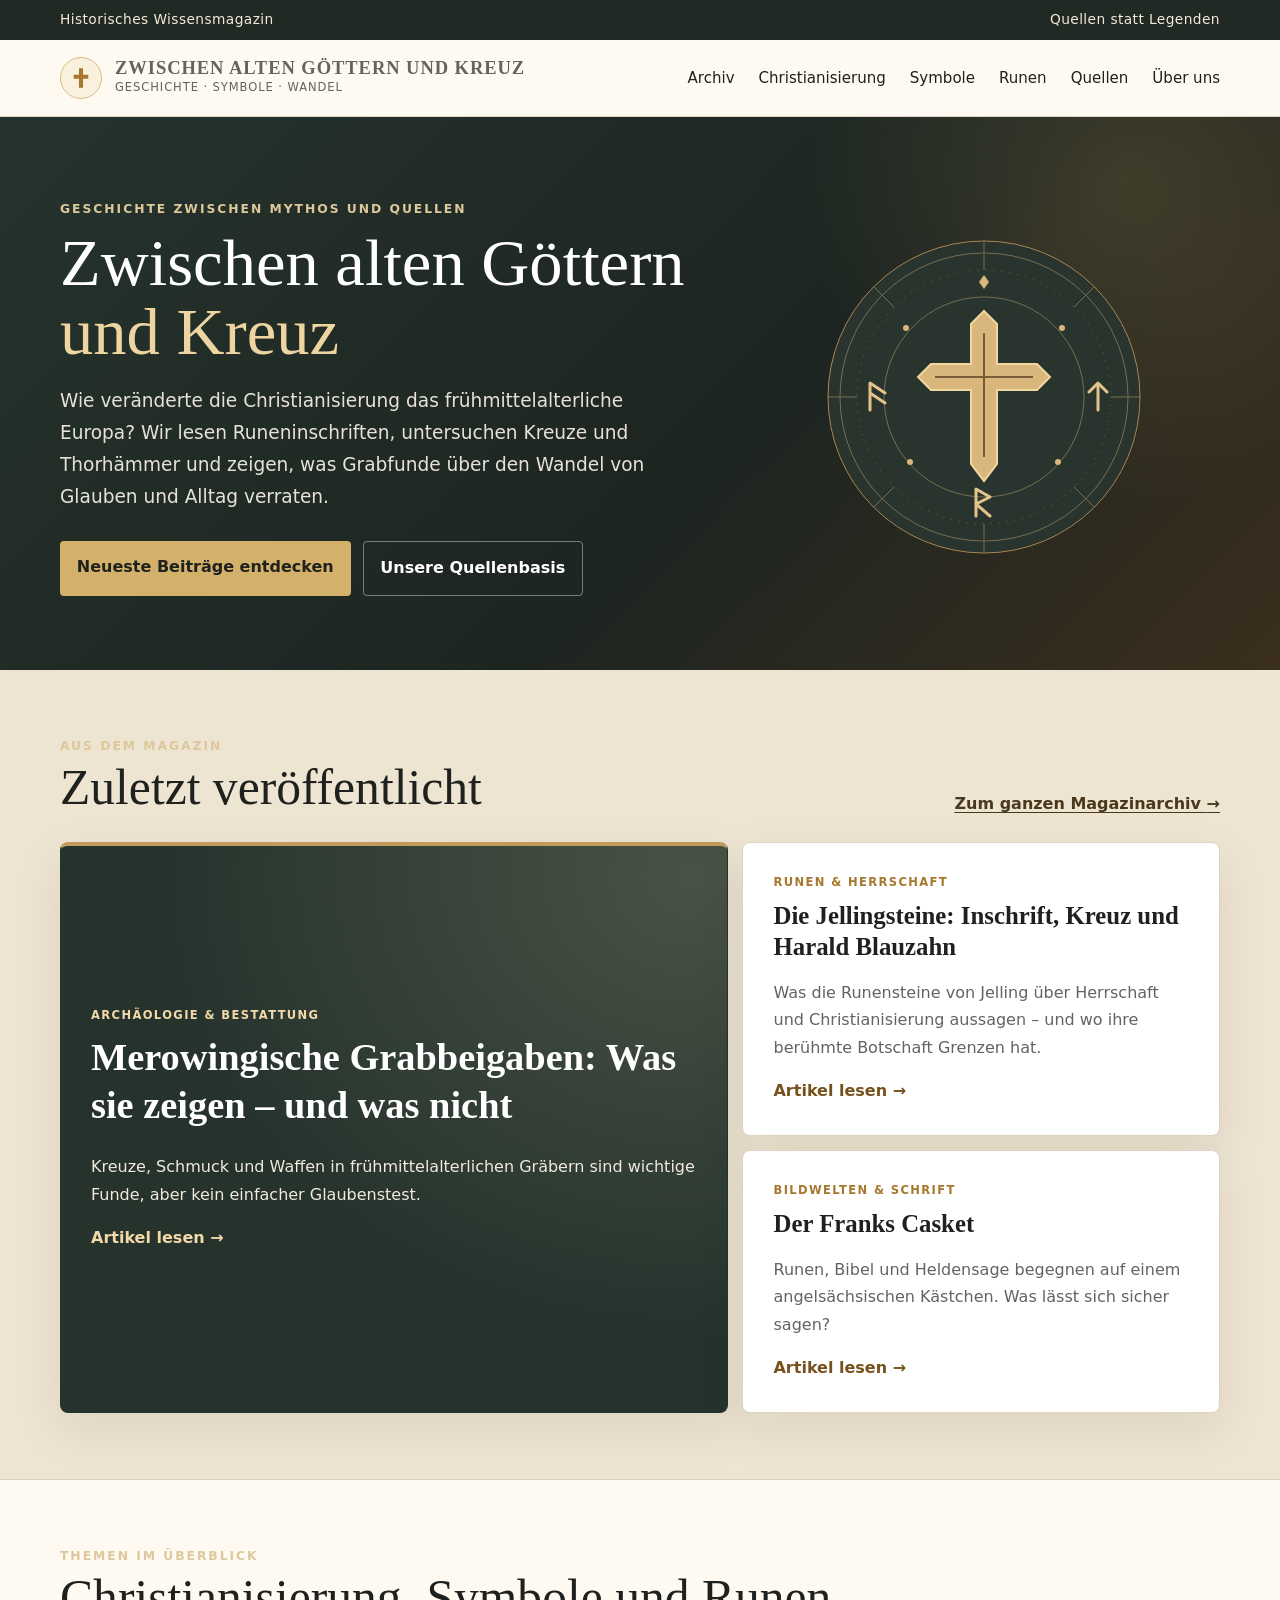
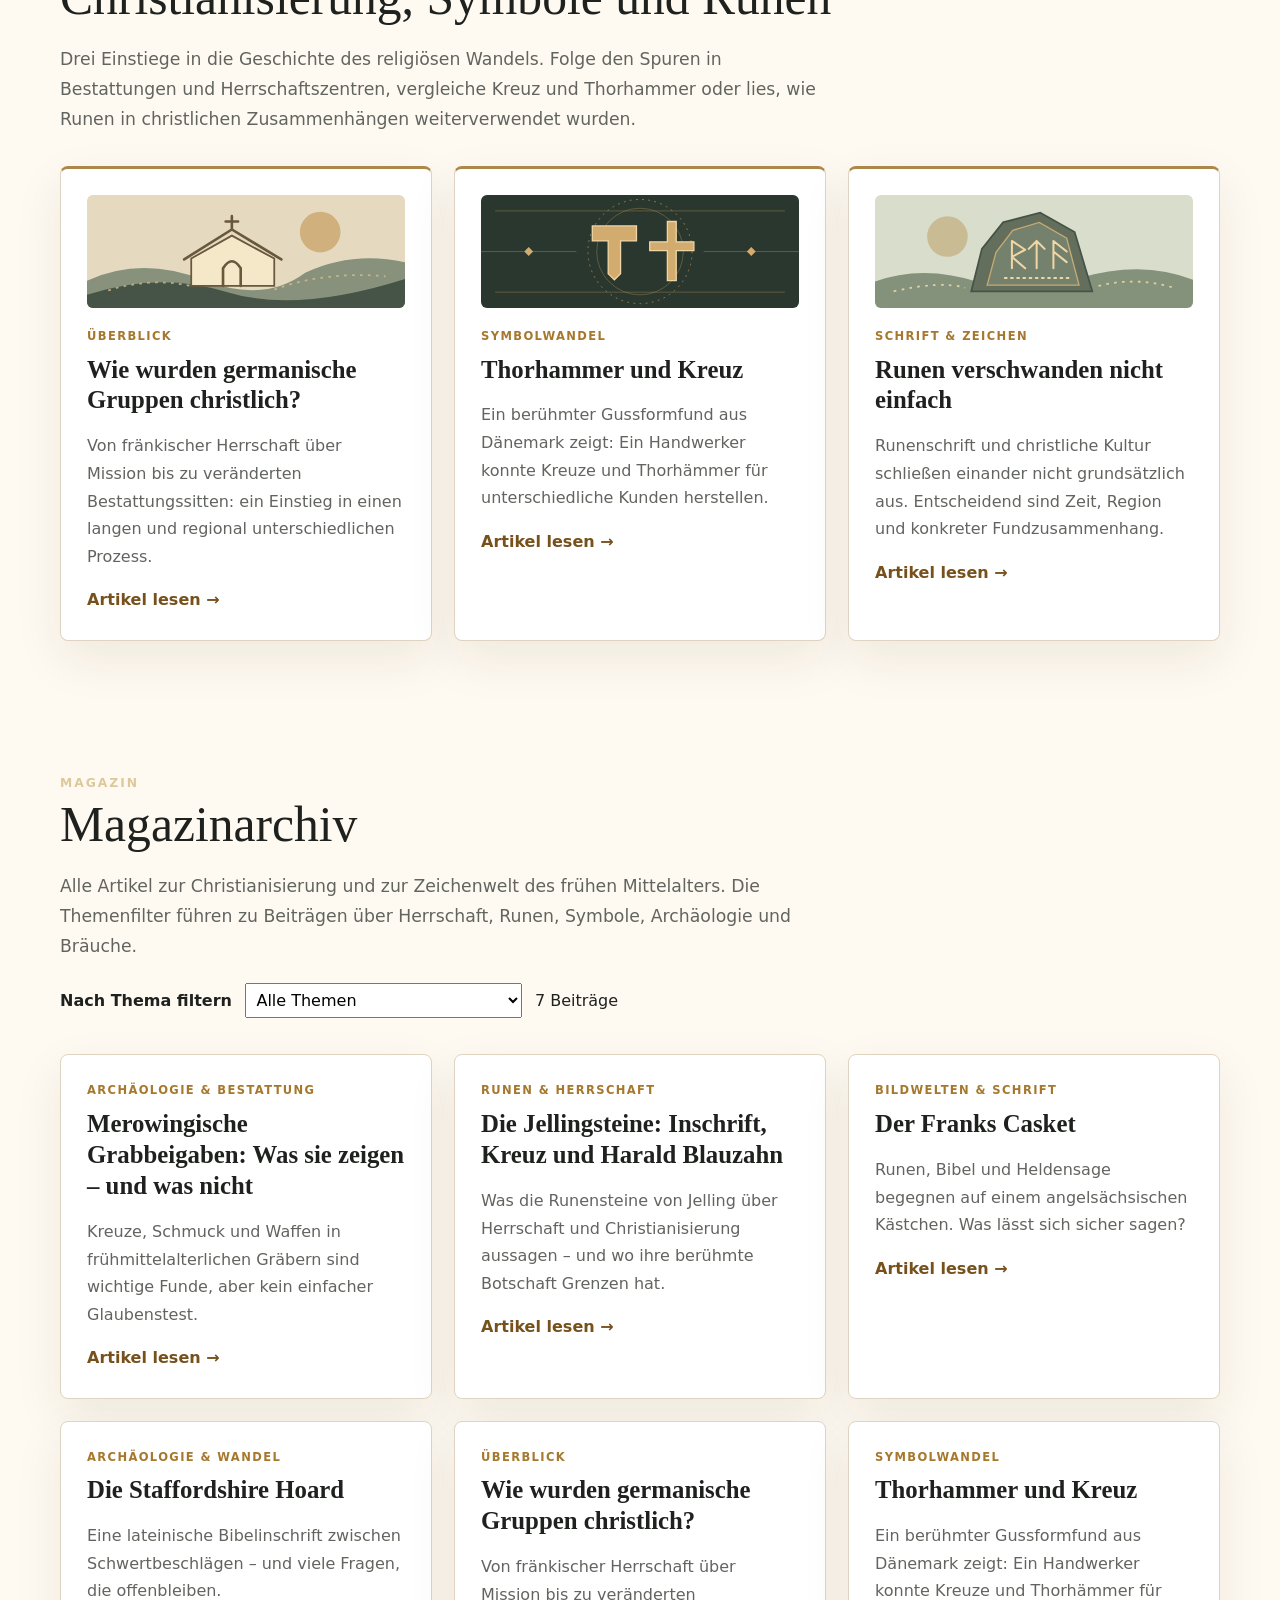
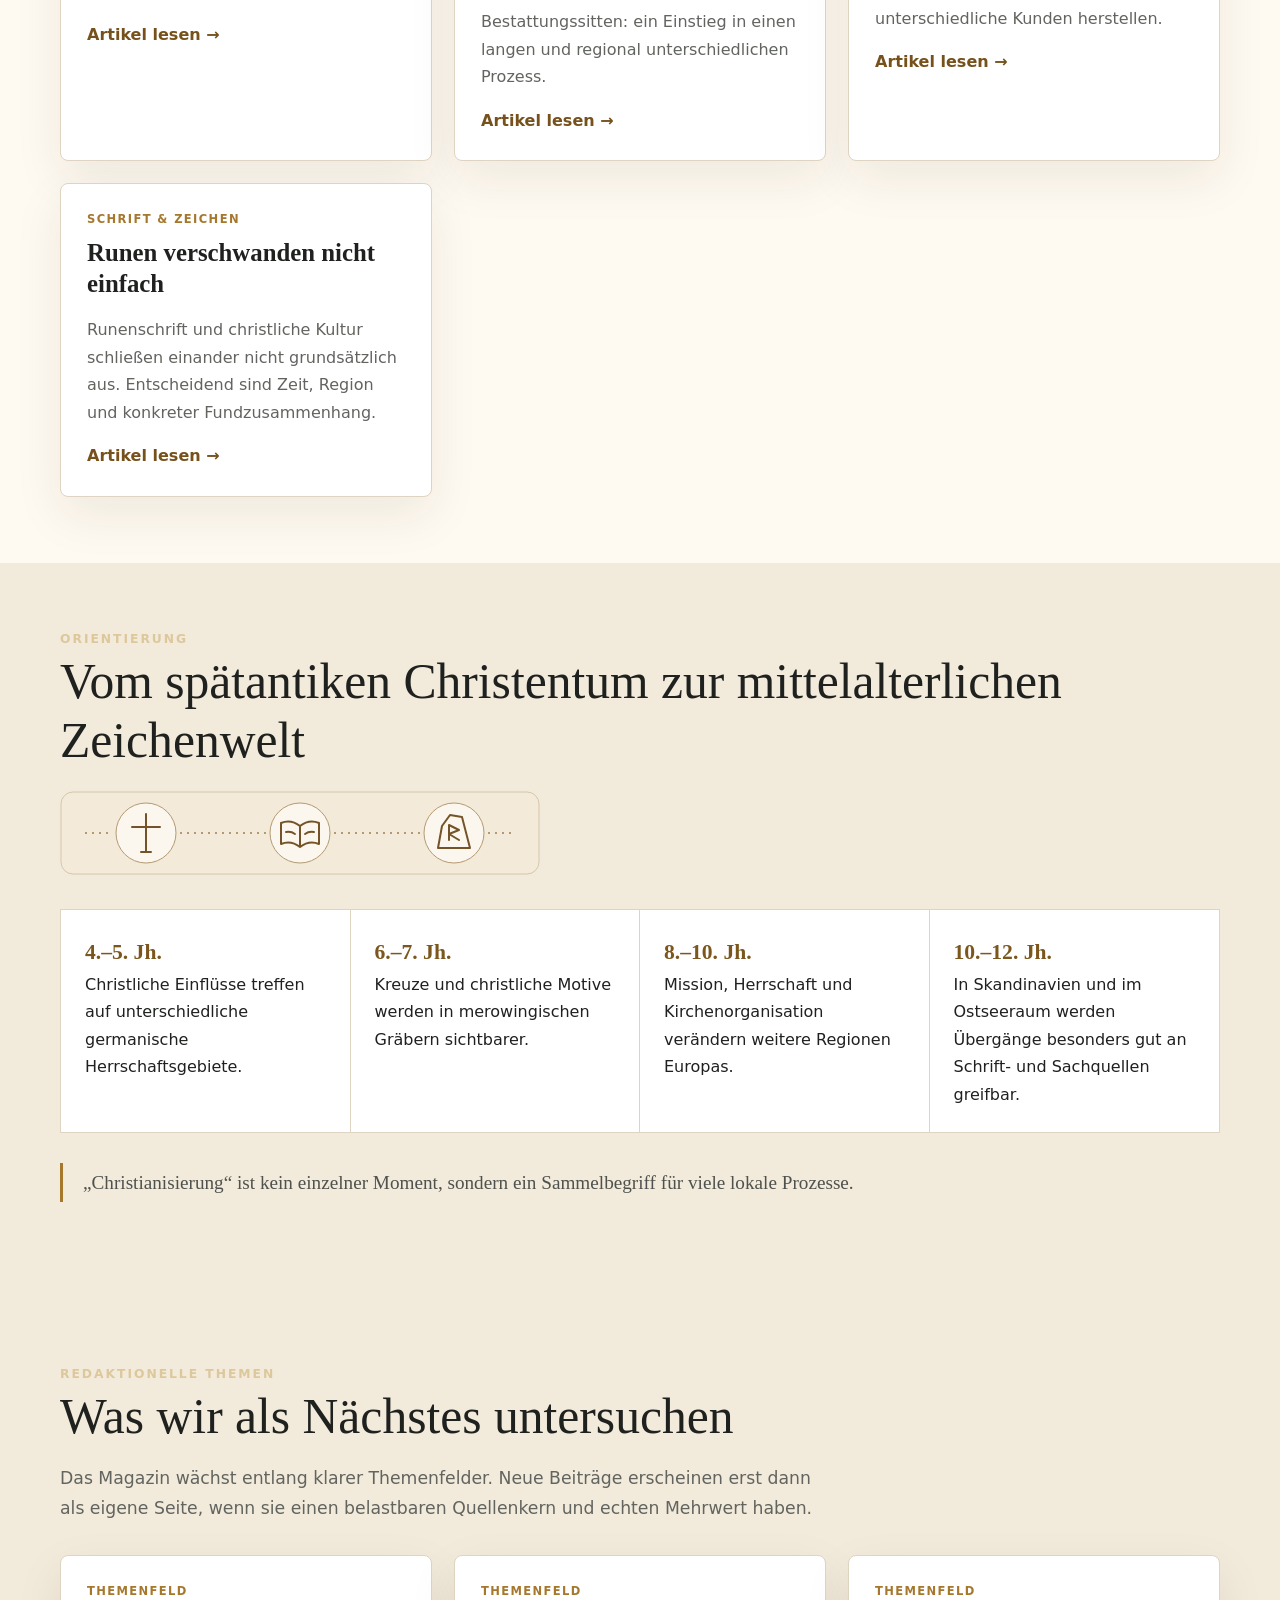
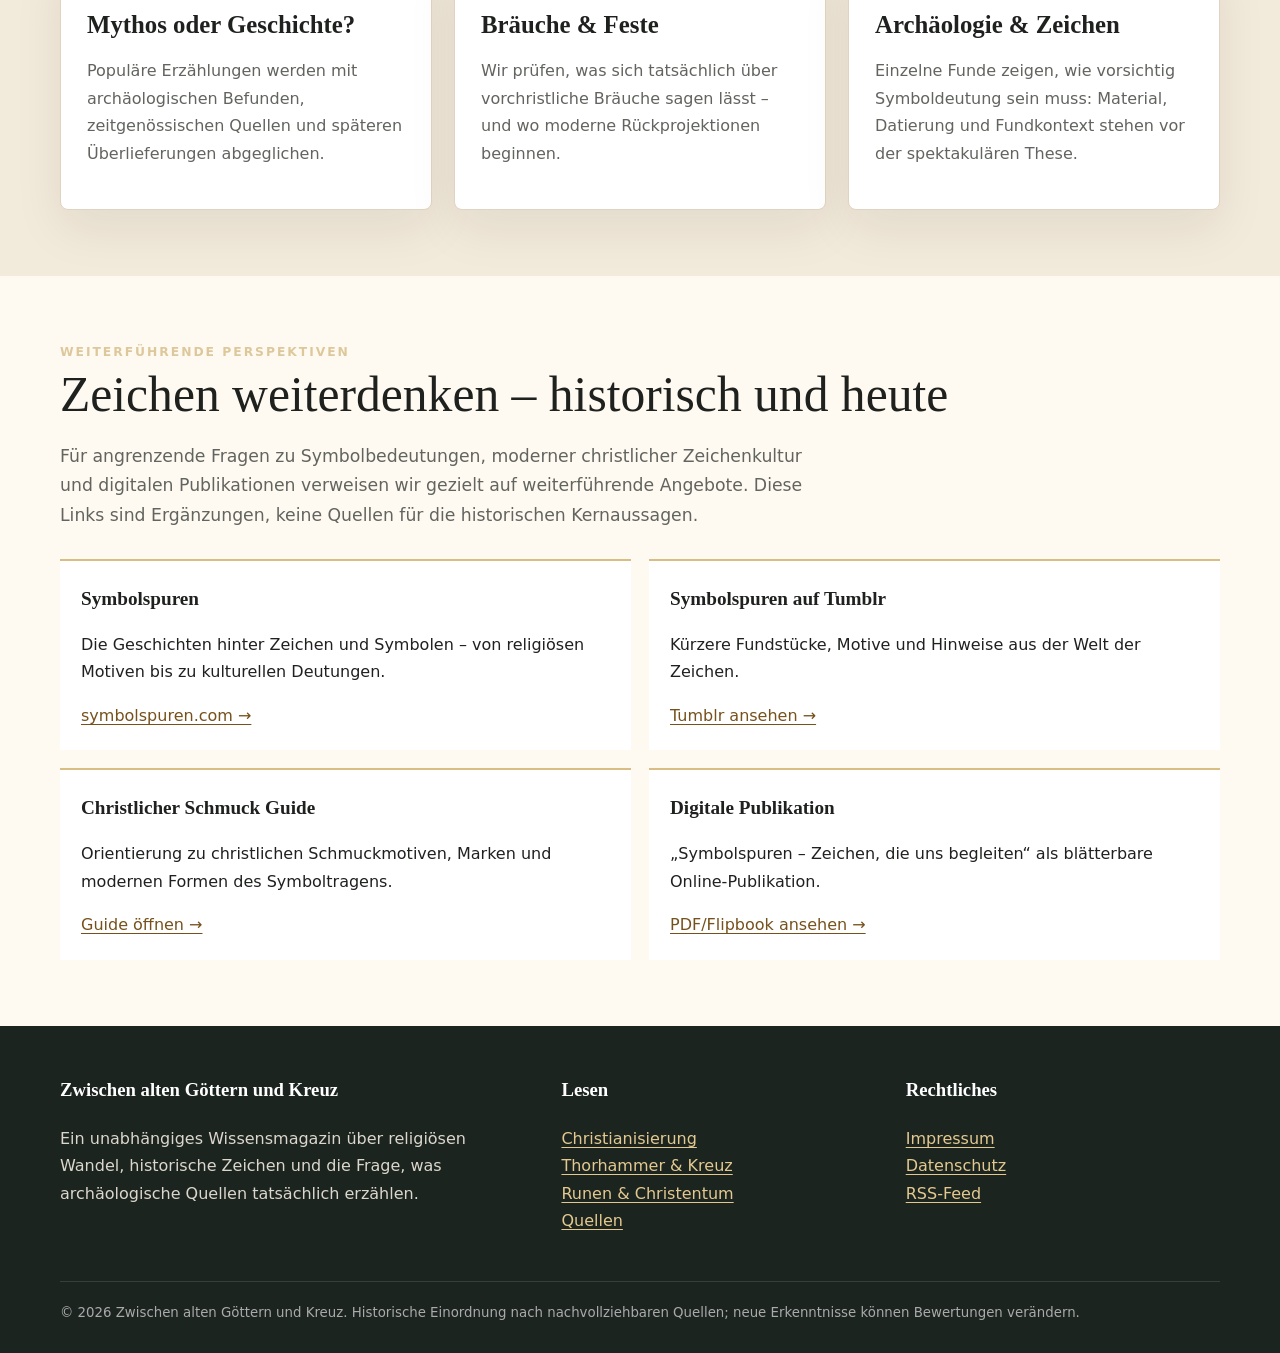
==== commit 5ad93ea8: "Update articles section in index.html" ====
--- a/index.html
+++ b/index.html
@@ -31,7 +31,7 @@
 :where(.card,.linkbox):focus-within{border-color:#a77d41;box-shadow:0 9px 22px #26332d22}
 @media(hover:hover) and (pointer:fine){
   :where(.card,.linkbox):hover{transform:translateY(-4px);border-color:#a77d41;box-shadow:0 12px 28px #26332d24}
-  :where(main,.site-head,.footer) a:hover{text-decoration:underline;text-underline-offset:.22em;text-decoration-thickness:.1em}
+  :where(main,.site-head,.footer) a:hover,.card a.more:hover,.linkbox a:hover{text-decoration:underline;text-underline-offset:.22em;text-decoration-thickness:.1em}
   .hero a.btn:hover{box-shadow:0 0 0 2px #eed4a0}
 }
 @media(prefers-reduced-motion:no-preference){
@@ -105,7 +105,7 @@
 </select>
 <span id="archivanzahl" role="status"></span>
 </div>
-<div class="kicker">Neue Beiträge</div><h2>Fundstücke, die Fragen öffnen</h2><div class="grid"><article class="card"><div class="tag">Archäologie &amp; Bestattung</div><h3>Merowingische Grabbeigaben: Was sie zeigen – und was nicht</h3><p>Kreuze, Schmuck und Waffen in frühmittelalterlichen Gräbern sind wichtige Funde, aber kein einfacher Glaubenstest.</p><a class="more" href="./merowingische-graeber-grabbeigaben/">Artikel lesen →</a></article><article class="card"><div class="tag">Runen &amp; Herrschaft</div><h3>Die Jellingsteine: Inschrift, Kreuz und Harald Blauzahn</h3><p>Was die Runensteine von Jelling über Herrschaft und Christianisierung aussagen – und wo ihre berühmte Botschaft Grenzen hat.</p><a class="more" href="./jellingsteine-harald-blauzahn/">Artikel lesen →</a></article><article class="card"><div class="tag">Bildwelten &amp; Schrift</div><h3>Der Franks Casket</h3><p>Runen, Bibel und Heldensage begegnen auf einem angelsächsischen Kästchen. Was lässt sich sicher sagen?</p><a class="more" href="./franks-casket/">Artikel lesen →</a></article><article class="card"><div class="tag">Archäologie &amp; Wandel</div><h3>Die Staffordshire Hoard</h3><p>Eine lateinische Psalmzeile zwischen Schwertbeschlägen – und viele Fragen, die offenbleiben.</p><a class="more" href="./staffordshire-hoard/">Artikel lesen →</a></article><article class="card"><div class="tag">Überblick</div><h3>Wie wurden germanische Gruppen christlich?</h3><p>Von fränkischer Herrschaft über Mission bis zu veränderten Bestattungssitten: ein Einstieg in einen langen und regional unterschiedlichen Prozess.</p><a class="more" href="./christianisierung/">Artikel lesen →</a></article>
+<div class="kicker">Neue Beiträge</div><h2>Fundstücke, die Fragen öffnen</h2><div class="grid"><article class="card"><div class="tag">Archäologie &amp; Bestattung</div><h3>Merowingische Grabbeigaben: Was sie zeigen – und was nicht</h3><p>Kreuze, Schmuck und Waffen in frühmittelalterlichen Gräbern sind wichtige Funde, aber kein einfacher Glaubenstest.</p><a class="more" href="./merowingische-graeber-grabbeigaben/">Artikel lesen →</a></article><article class="card"><div class="tag">Runen &amp; Herrschaft</div><h3>Die Jellingsteine: Inschrift, Kreuz und Harald Blauzahn</h3><p>Was die Runensteine von Jelling über Herrschaft und Christianisierung aussagen – und wo ihre berühmte Botschaft Grenzen hat.</p><a class="more" href="./jellingsteine-harald-blauzahn/">Artikel lesen →</a></article><article class="card"><div class="tag">Bildwelten &amp; Schrift</div><h3>Der Franks Casket</h3><p>Runen, Bibel und Heldensage begegnen auf einem angelsächsischen Kästchen. Was lässt sich sicher sagen?</p><a class="more" href="./franks-casket/">Artikel lesen →</a></article><article class="card"><div class="tag">Archäologie &amp; Wandel</div><h3>Die Staffordshire Hoard</h3><p>Eine lateinische Bibelinschrift zwischen Schwertbeschlägen – und viele Fragen, die offenbleiben.</p><a class="more" href="./staffordshire-hoard/">Artikel lesen →</a></article><article class="card"><div class="tag">Überblick</div><h3>Wie wurden germanische Gruppen christlich?</h3><p>Von fränkischer Herrschaft über Mission bis zu veränderten Bestattungssitten: ein Einstieg in einen langen und regional unterschiedlichen Prozess.</p><a class="more" href="./christianisierung/">Artikel lesen →</a></article>
 <article class="card"><div class="tag">Symbolwandel</div><h3>Thorhammer und Kreuz</h3><p>Ein berühmter Gussformfund aus Dänemark zeigt: Ein Handwerker konnte Kreuze und Thorhämmer für unterschiedliche Kunden herstellen.</p><a class="more" href="./thorhammer-und-kreuz/">Artikel lesen →</a></article>
 <article class="card"><div class="tag">Schrift &amp; Zeichen</div><h3>Runen verschwanden nicht einfach</h3><p>Runenschrift und christliche Kultur schließen einander nicht grundsätzlich aus. Entscheidend sind Zeit, Region und konkreter Fundzusammenhang.</p><a class="more" href="./runen-und-christentum/">Artikel lesen →</a></article></div></div></section>
 <script>
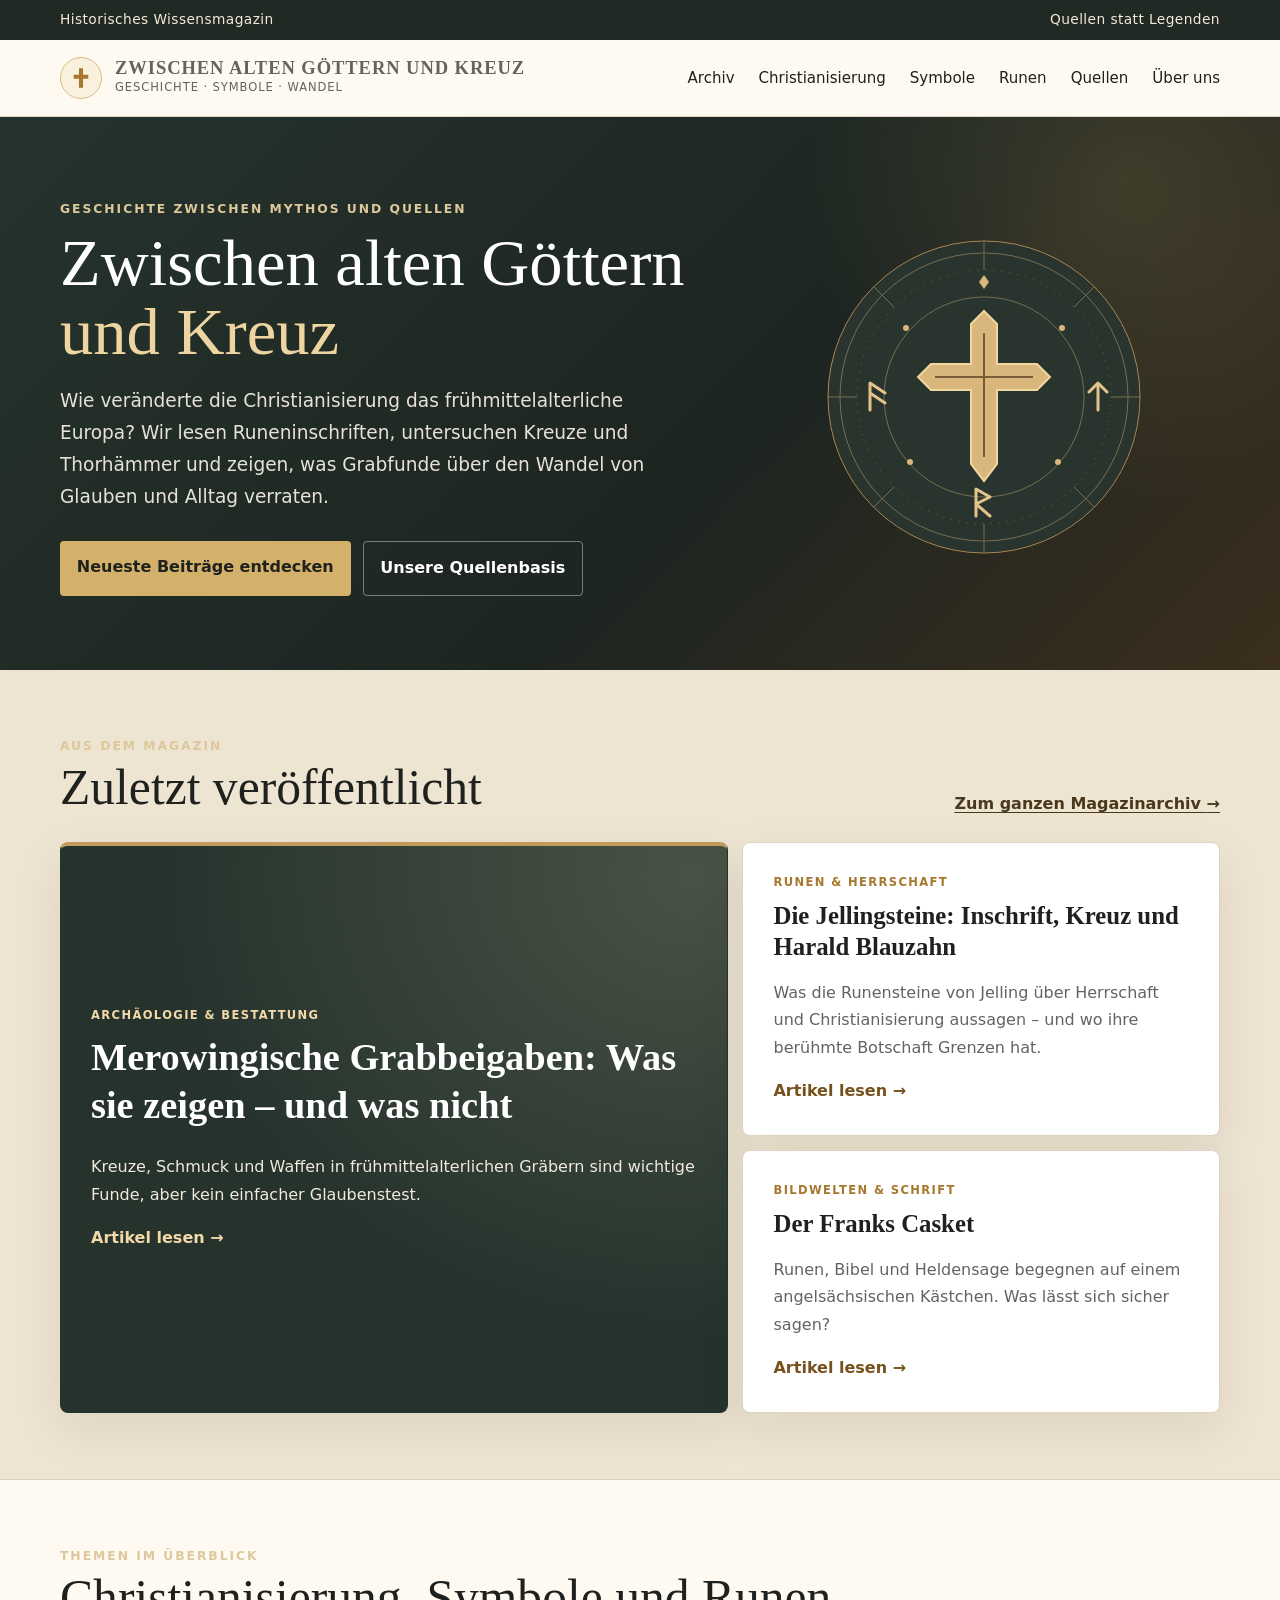
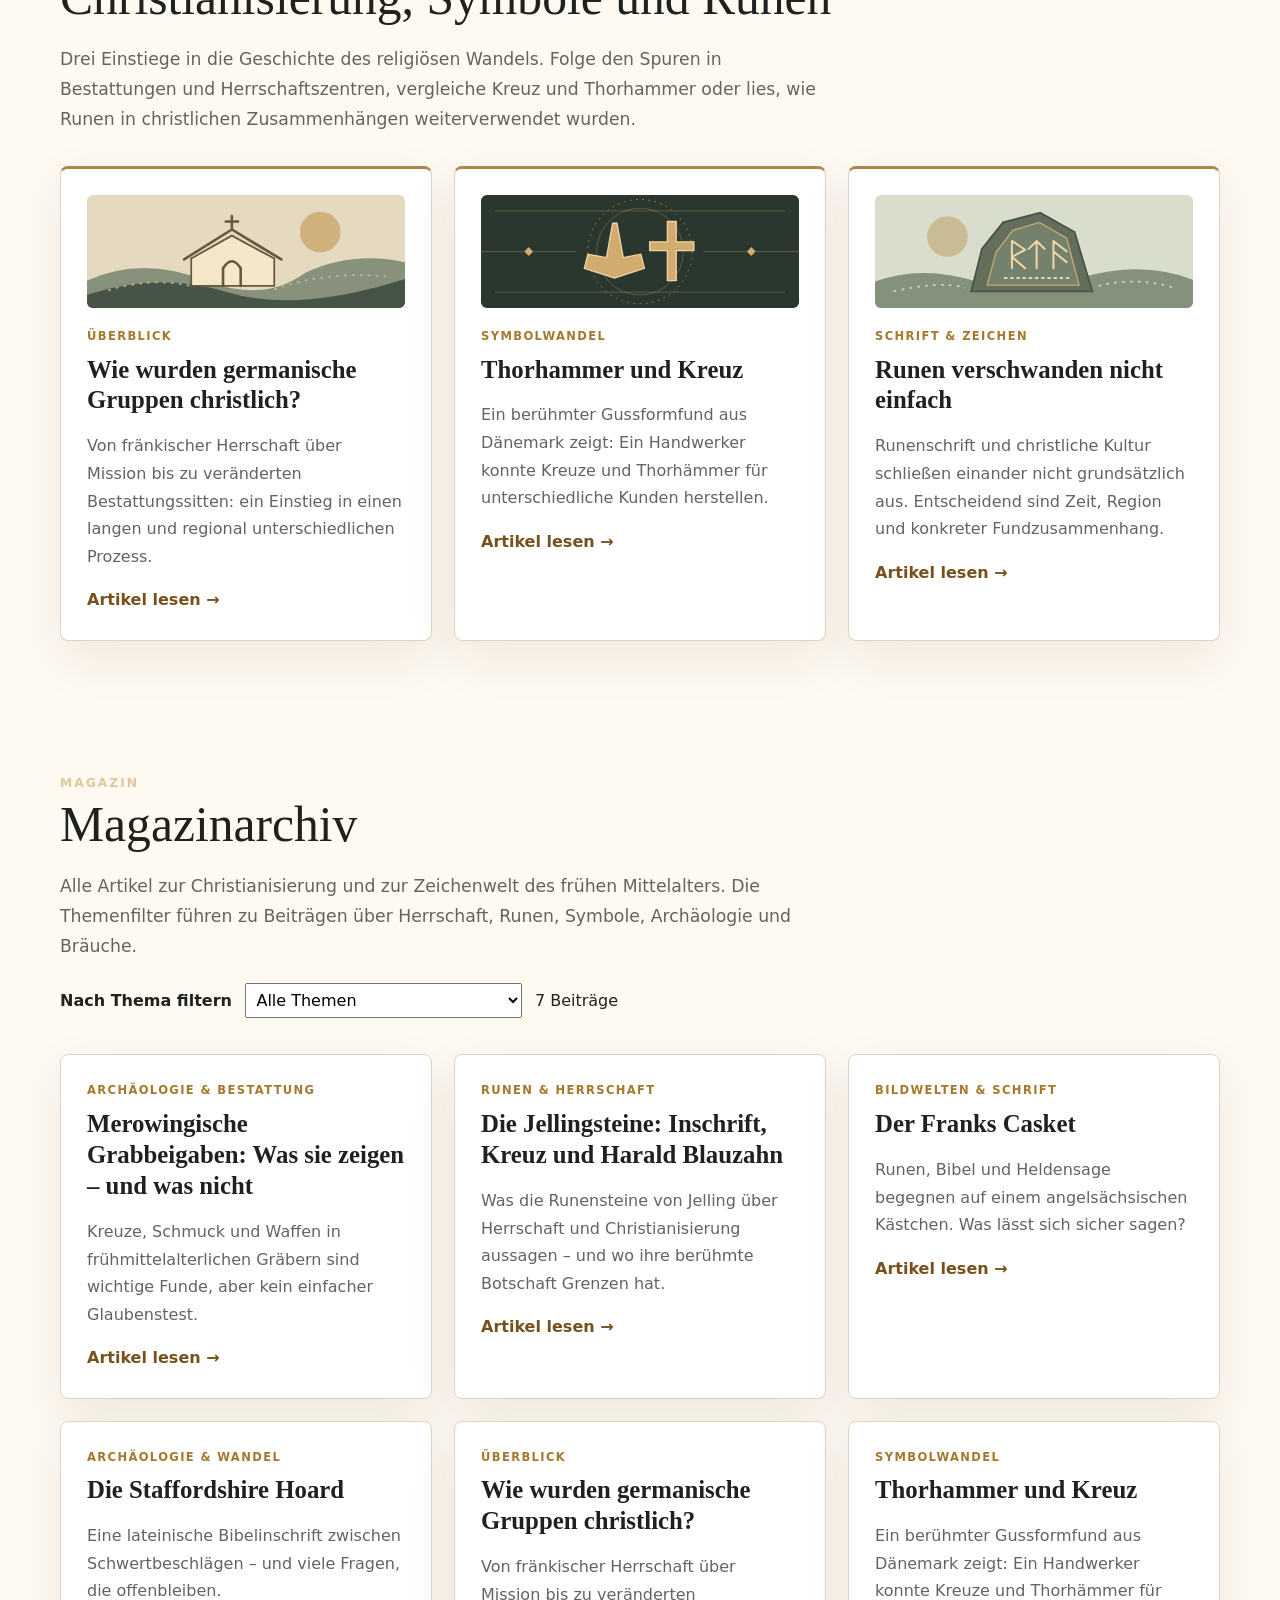
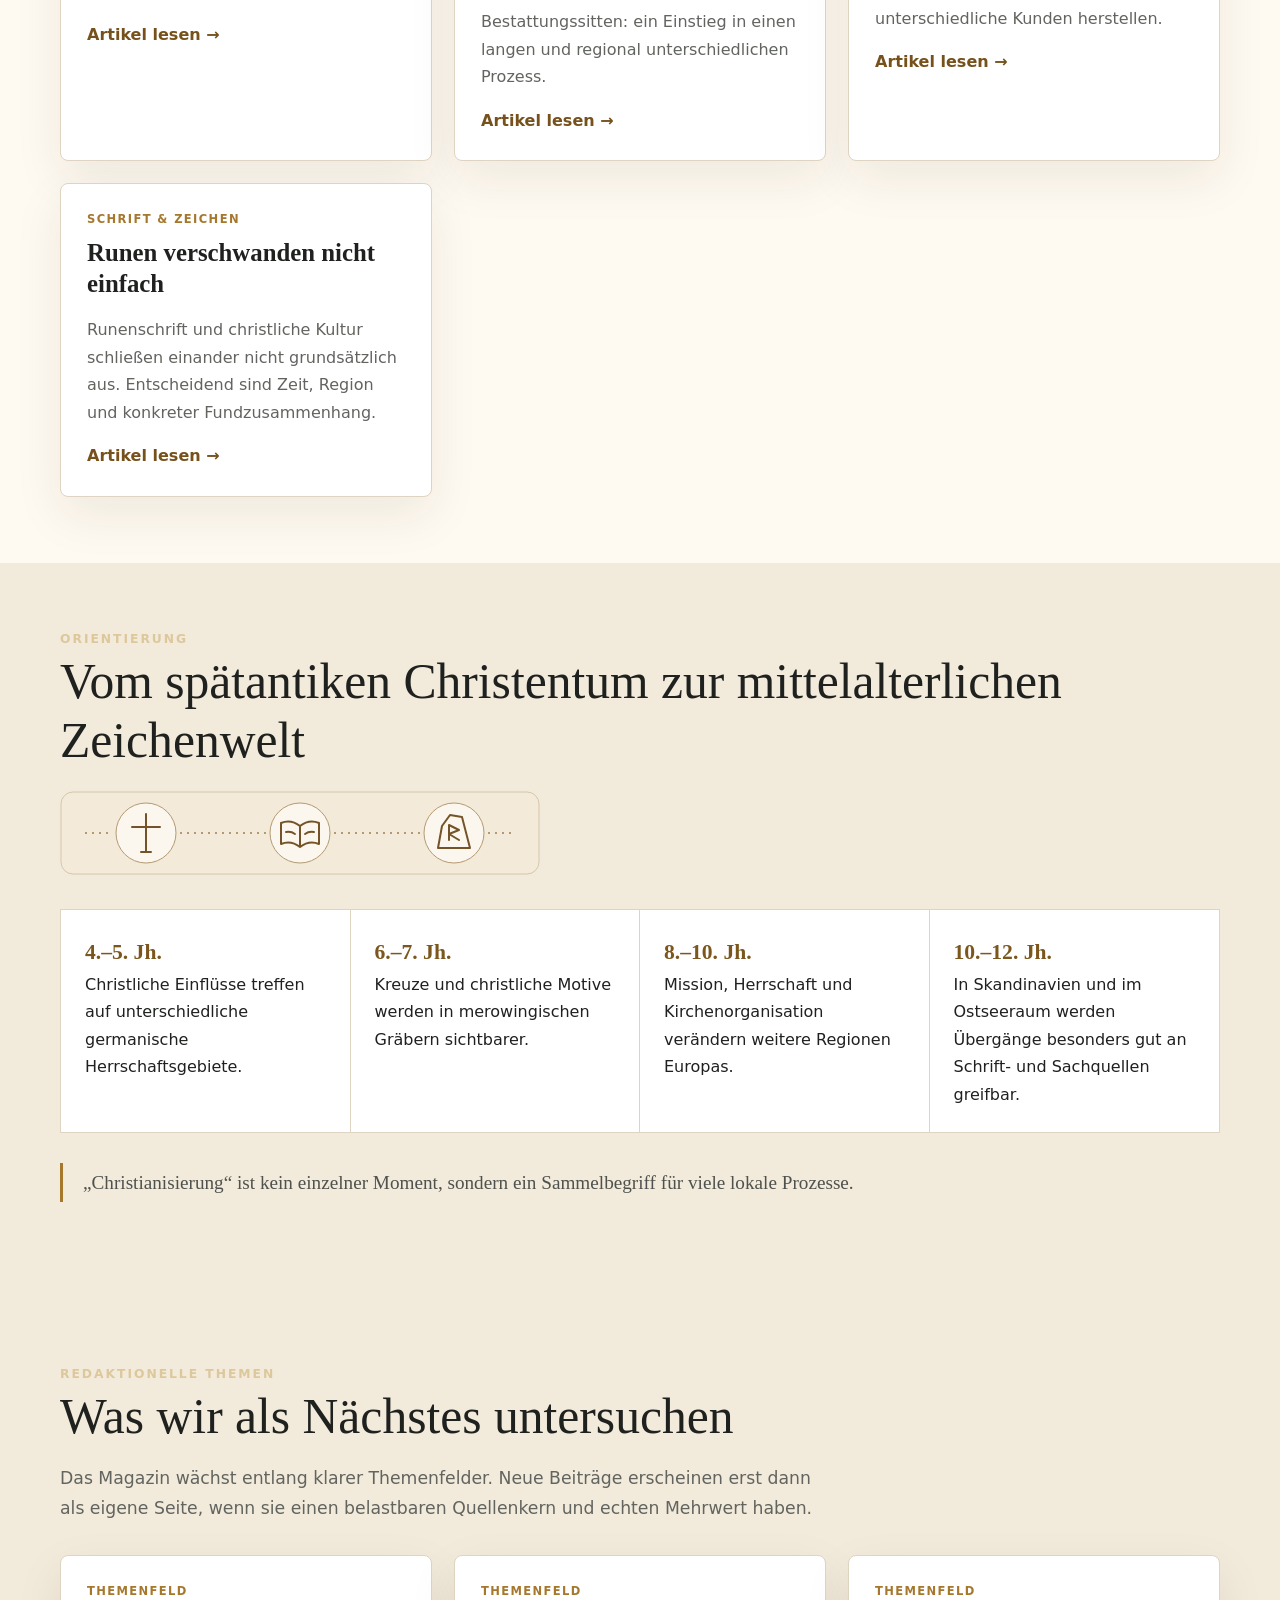
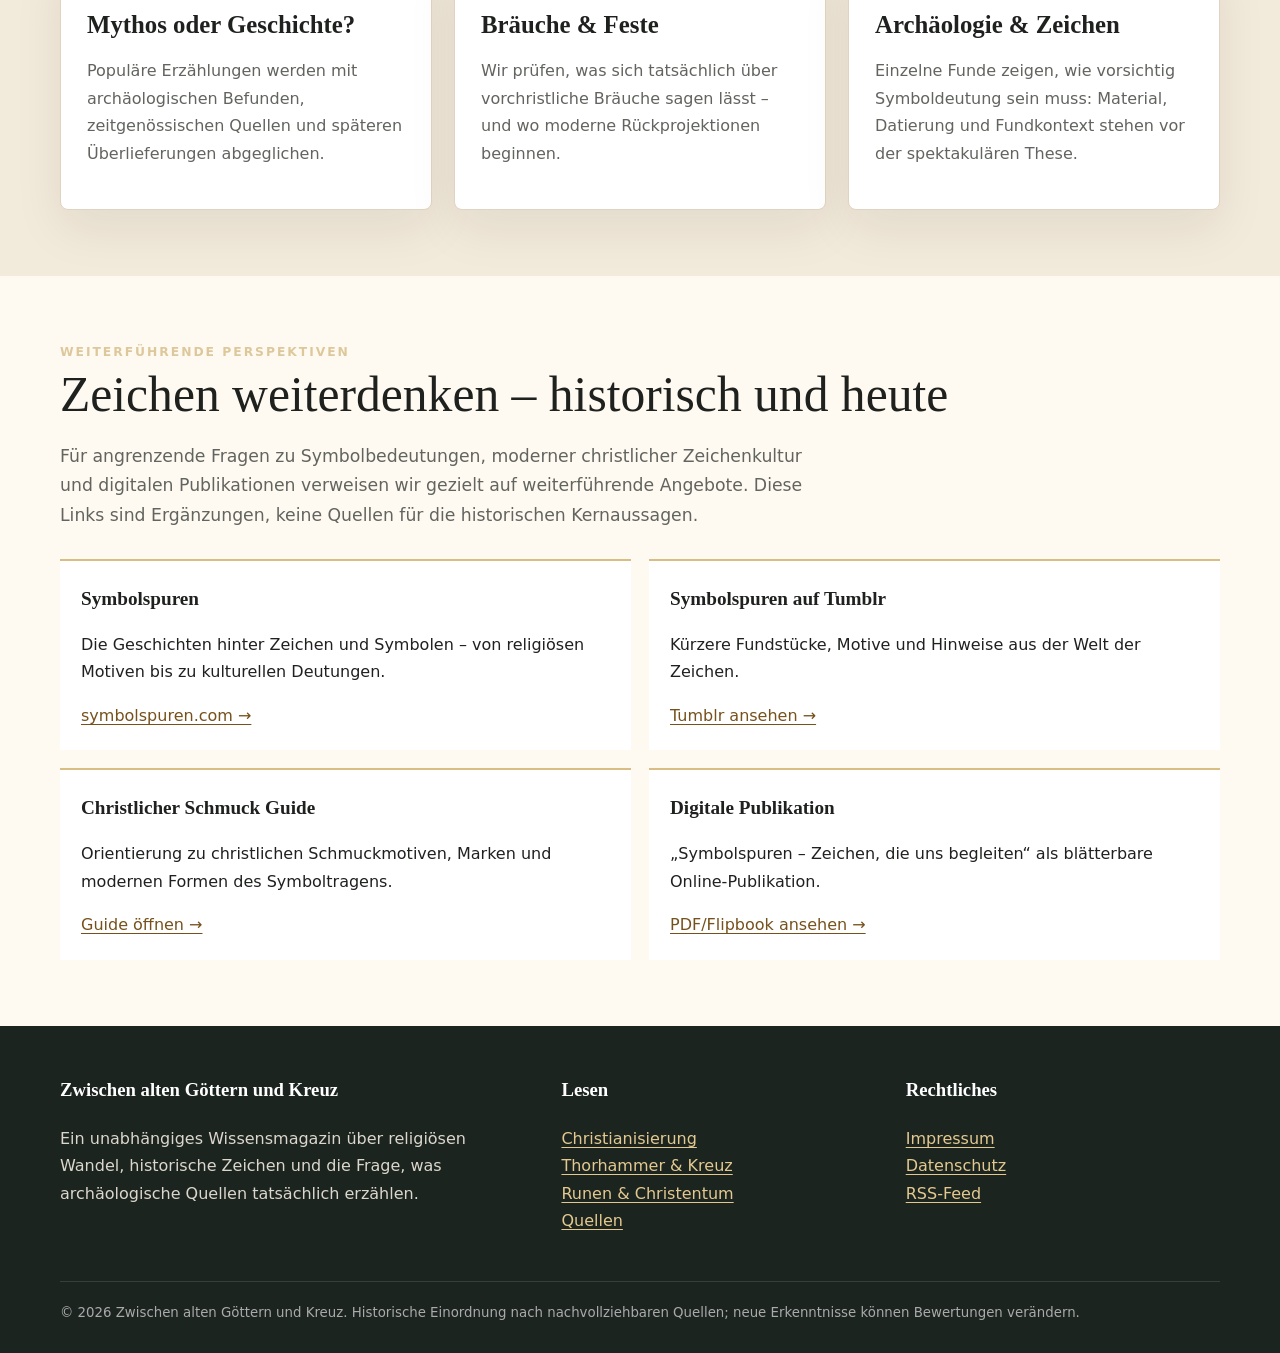
==== commit f708ef4f: "Add new article cards to index.html" ====
--- a/index.html
+++ b/index.html
@@ -86,7 +86,7 @@
 <p class="lead">Drei Einstiege in die Geschichte des religiösen Wandels. Folge den Spuren in Bestattungen und Herrschaftszentren, vergleiche Kreuz und Thorhammer oder lies, wie Runen in christlichen Zusammenhängen weiterverwendet wurden.</p>
 <div class="grid">
 <article class="card"><svg class="topic-illustration" xmlns="http://www.w3.org/2000/svg" aria-hidden="true" focusable="false" viewBox="0 0 360 128" width="360" height="128"><rect width="360" height="128" fill="#e5dac0"/><circle cx="264" cy="42" r="23" fill="#c59955" opacity=".63"/><path d="M0 97Q62 69 131 96T247 88Q300 63 360 76v52H0Z" fill="#87917c"/><path d="M0 113q81-27 159-3t201-15v33H0Z" fill="#465447"/><path d="M118 103V72l46-26 48 26v31z" fill="#f4e8c8" stroke="#69583e" stroke-width="2"/><path d="m110 73 54-34 56 34M164 39V24m-7 6h14M154 103V83q10-16 20 0v20" fill="none" stroke="#69583e" stroke-width="3" stroke-linecap="round"/><path d="M24 108q48-15 94-5m94 4q58-21 126-15" fill="none" stroke="#d7bf8a" opacity=".8" stroke-width="2" stroke-dasharray="3 6"/></svg><div class="tag">Überblick</div><h3>Wie wurden germanische Gruppen christlich?</h3><p>Von fränkischer Herrschaft über Mission bis zu veränderten Bestattungssitten: ein Einstieg in einen langen und regional unterschiedlichen Prozess.</p><a class="more" href="./christianisierung/">Artikel lesen →</a></article>
-<article class="card"><svg class="topic-illustration" xmlns="http://www.w3.org/2000/svg" aria-hidden="true" focusable="false" viewBox="0 0 360 128" width="360" height="128"><rect width="360" height="128" fill="#29372f"/><g fill="none" stroke="#a38755"><circle cx="180" cy="64" r="49" opacity=".5"/><circle cx="180" cy="64" r="59" stroke-dasharray="2 5"/><path d="M0 64h108m144 0h108M16 18h328M16 110h328" opacity=".5"/></g><g fill="#d2ab6f" stroke="#f0d4a3" stroke-width="1.5"><path d="M126 35h50v17h-18v37l-7 7-7-7V52h-18z"/><path d="M211 30h10v23h20v10h-20v34h-10V63h-20V53h20z"/></g><path d="m54 59 5 5-5 5-5-5zm252 0 5 5-5 5-5-5z" fill="#d2ab6f"/></svg><div class="tag">Symbolwandel</div><h3>Thorhammer und Kreuz</h3><p>Ein berühmter Gussformfund aus Dänemark zeigt: Ein Handwerker konnte Kreuze und Thorhämmer für unterschiedliche Kunden herstellen.</p><a class="more" href="./thorhammer-und-kreuz/">Artikel lesen →</a></article>
+<article class="card"><svg class="topic-illustration" xmlns="http://www.w3.org/2000/svg" aria-hidden="true" focusable="false" viewBox="0 0 360 128" width="360" height="128"><rect width="360" height="128" fill="#29372f"/><g fill="none" stroke="#a38755"><circle cx="180" cy="64" r="49" opacity=".5"/><circle cx="180" cy="64" r="59" stroke-dasharray="2 5"/><path d="M0 64h108m144 0h108M16 18h328M16 110h328" opacity=".5"/></g><g fill="#d2ab6f" stroke="#f0d4a3" stroke-width="1.5"><path d="M149 32h5l7 39 20-4 4 16-34 11-34-11 4-16 21 4z"/><path d="M211 30h10v23h20v10h-20v34h-10V63h-20V53h20z"/></g><path d="m54 59 5 5-5 5-5-5zm252 0 5 5-5 5-5-5z" fill="#d2ab6f"/></svg><div class="tag">Symbolwandel</div><h3>Thorhammer und Kreuz</h3><p>Ein berühmter Gussformfund aus Dänemark zeigt: Ein Handwerker konnte Kreuze und Thorhämmer für unterschiedliche Kunden herstellen.</p><a class="more" href="./thorhammer-und-kreuz/">Artikel lesen →</a></article>
 <article class="card"><svg class="topic-illustration" xmlns="http://www.w3.org/2000/svg" aria-hidden="true" focusable="false" viewBox="0 0 360 128" width="360" height="128"><rect width="360" height="128" fill="#d9ddcc"/><circle cx="82" cy="47" r="23" fill="#c2a975" opacity=".65"/><path d="M0 98q54-20 119 1t112-5q72-21 129 2v32H0Z" fill="#84917b"/><path d="m109 109 12-48 24-30 42-11 39 22 20 67z" fill="#646e5d" stroke="#465447" stroke-width="2"/><path d="m127 102 10-37 19-25 30-9 31 18 14 53z" fill="#74816d" stroke="#c7aa72" stroke-width="1.5"/><g fill="none" stroke="#f0d6a4" stroke-width="2.3" stroke-linecap="round" stroke-linejoin="round"><path d="M155 83V52l15 10-15 8 15 13m13 0V52m-9 9 9-9 9 9m10 22V52l15 12m-15 0 15 12"/><path d="M147 94h73" stroke-dasharray="2 5"/></g><path d="M21 109q53-12 81-4m151-2q42-11 85 2" fill="none" stroke="#e2cf9f" stroke-width="2" stroke-dasharray="3 6"/></svg><div class="tag">Schrift &amp; Zeichen</div><h3>Runen verschwanden nicht einfach</h3><p>Runenschrift und christliche Kultur schließen einander nicht grundsätzlich aus. Entscheidend sind Zeit, Region und konkreter Fundzusammenhang.</p><a class="more" href="./runen-und-christentum/">Artikel lesen →</a></article>
 </div></div></section>
 <section class="section" id="magazinarchiv" aria-labelledby="archivtitel"><div class="wrap">
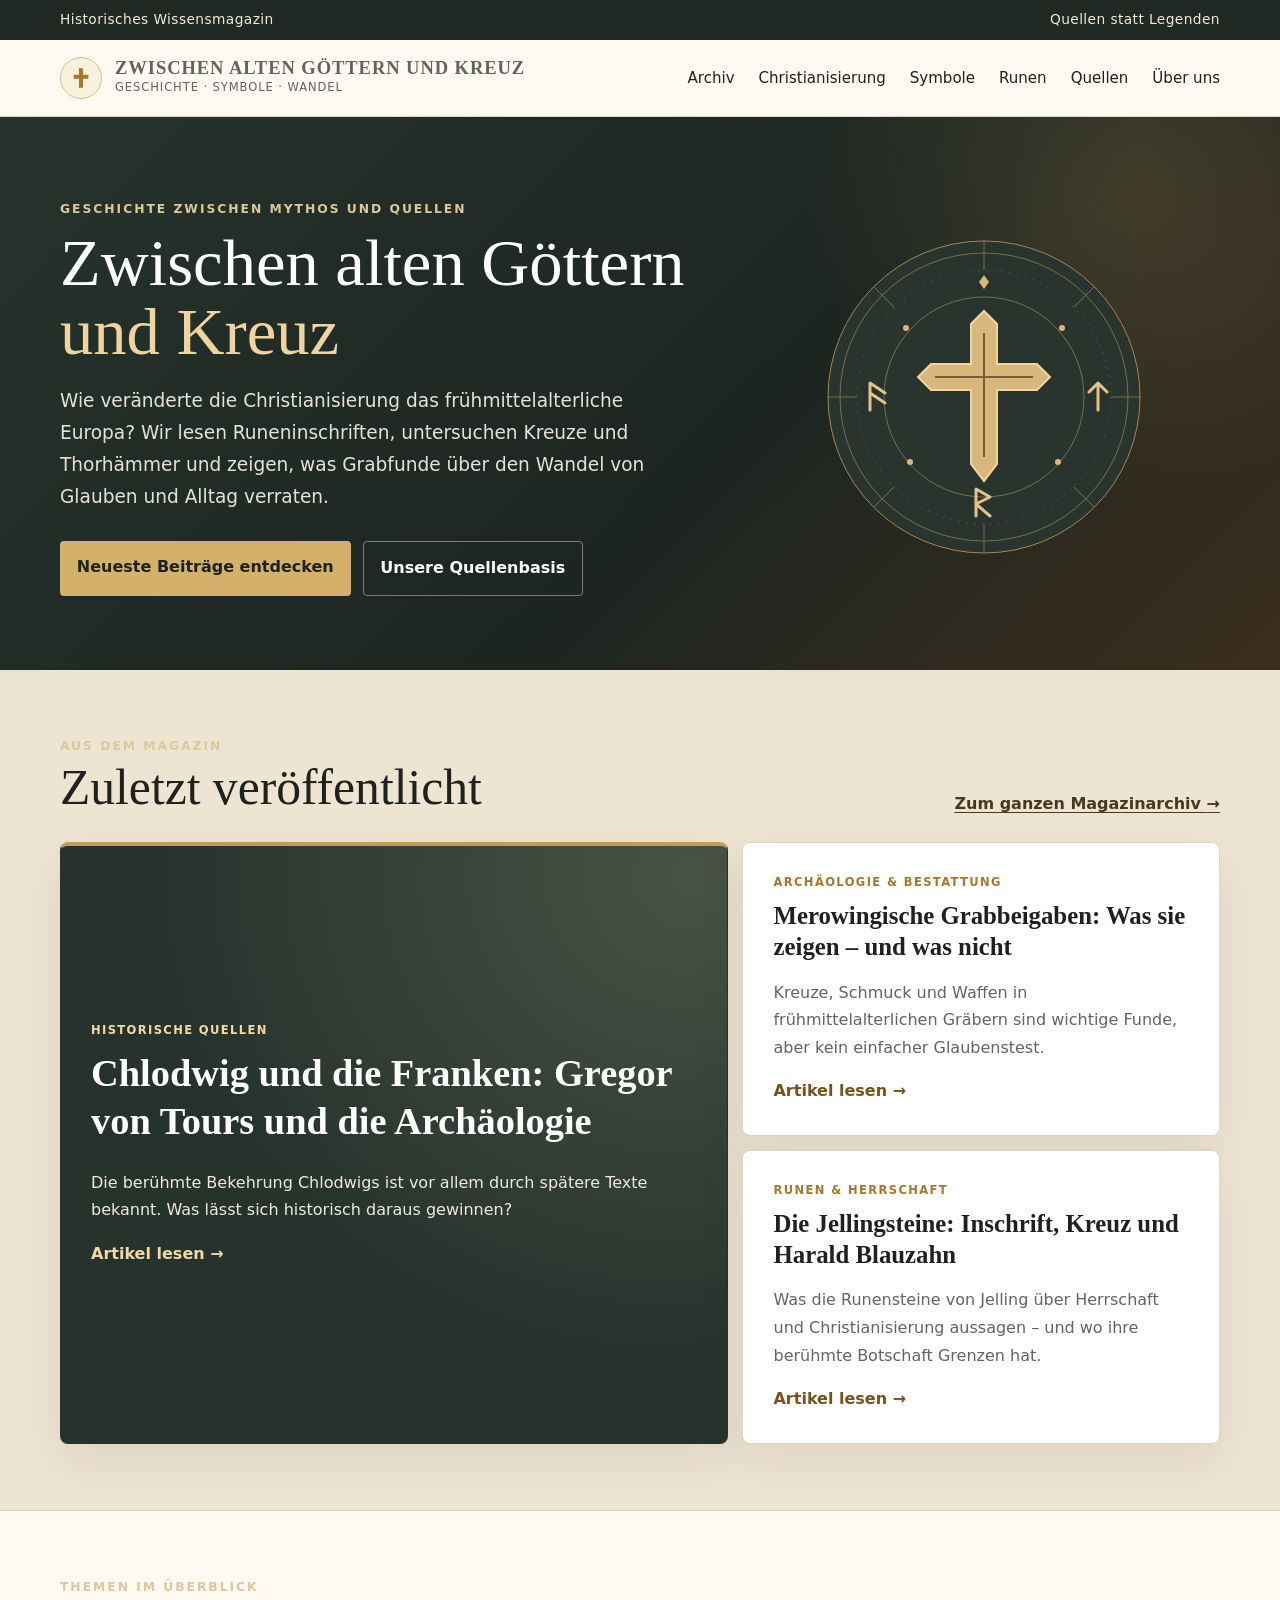
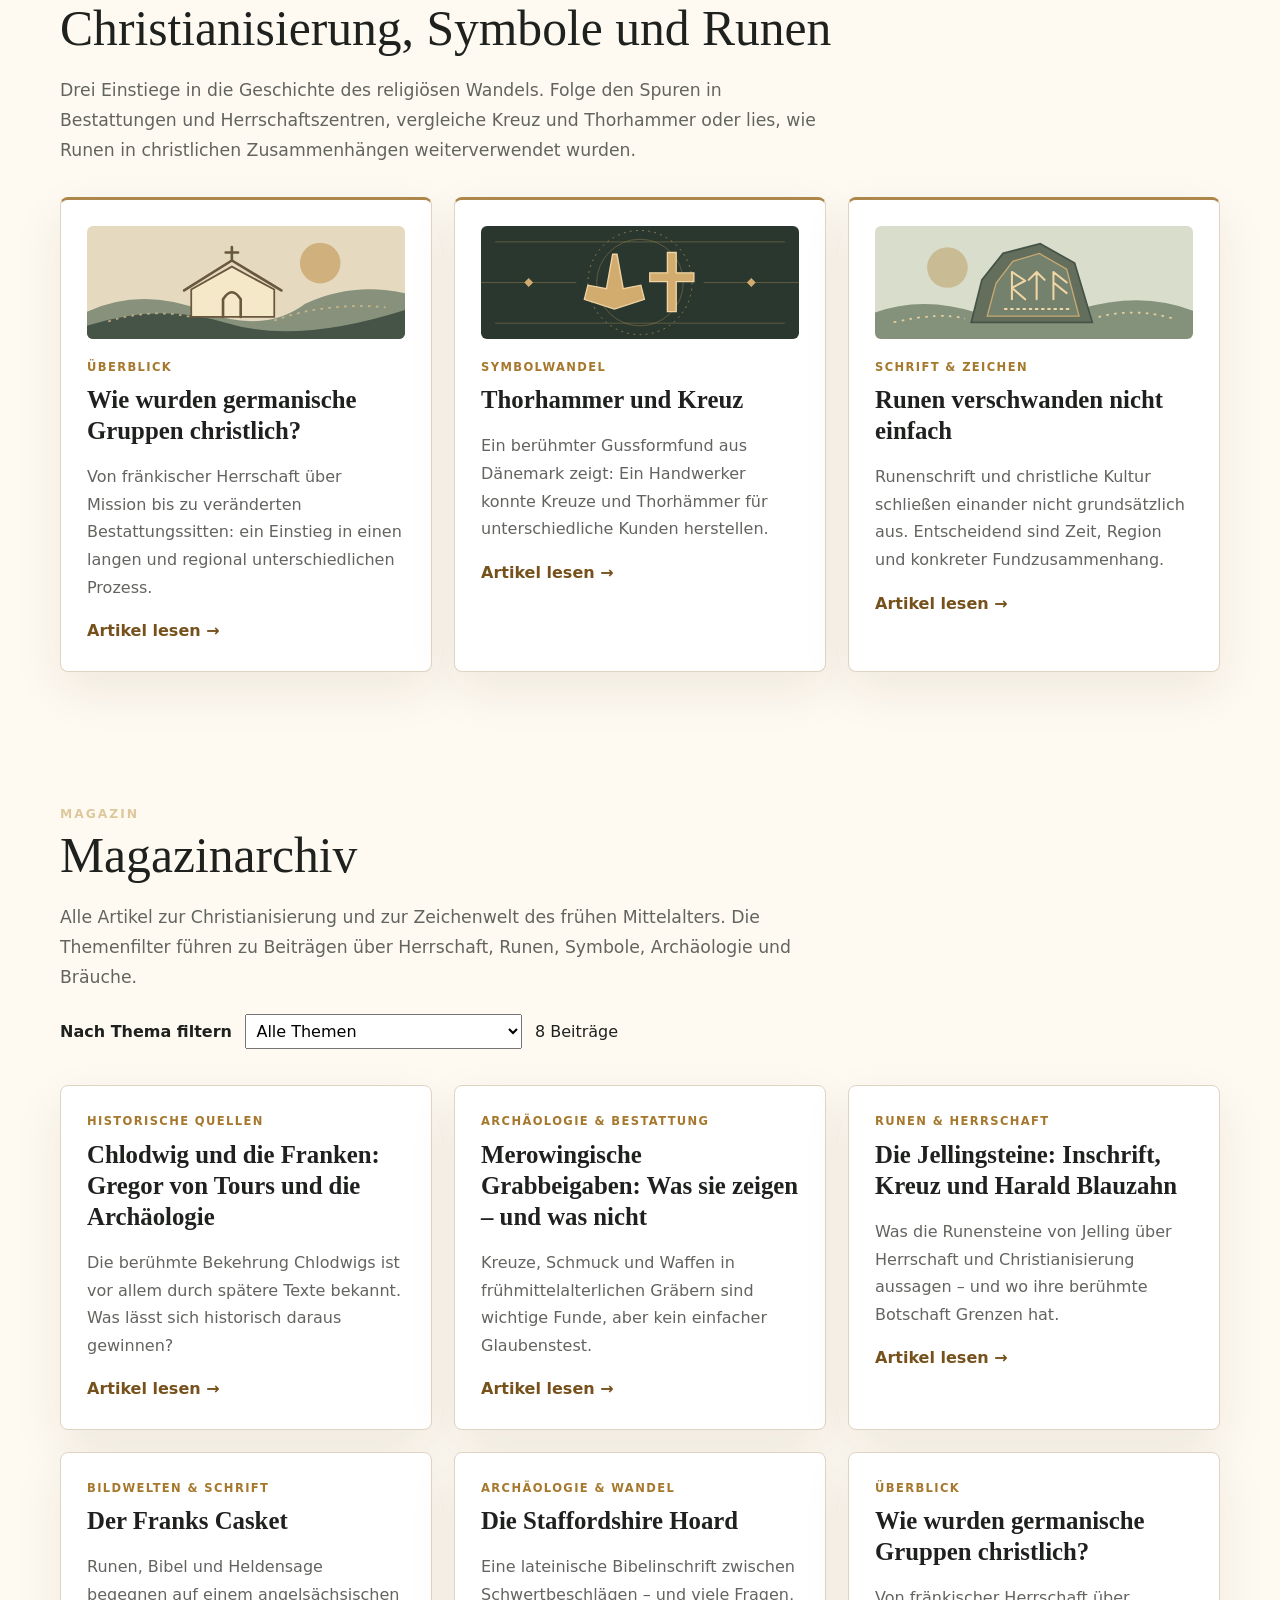
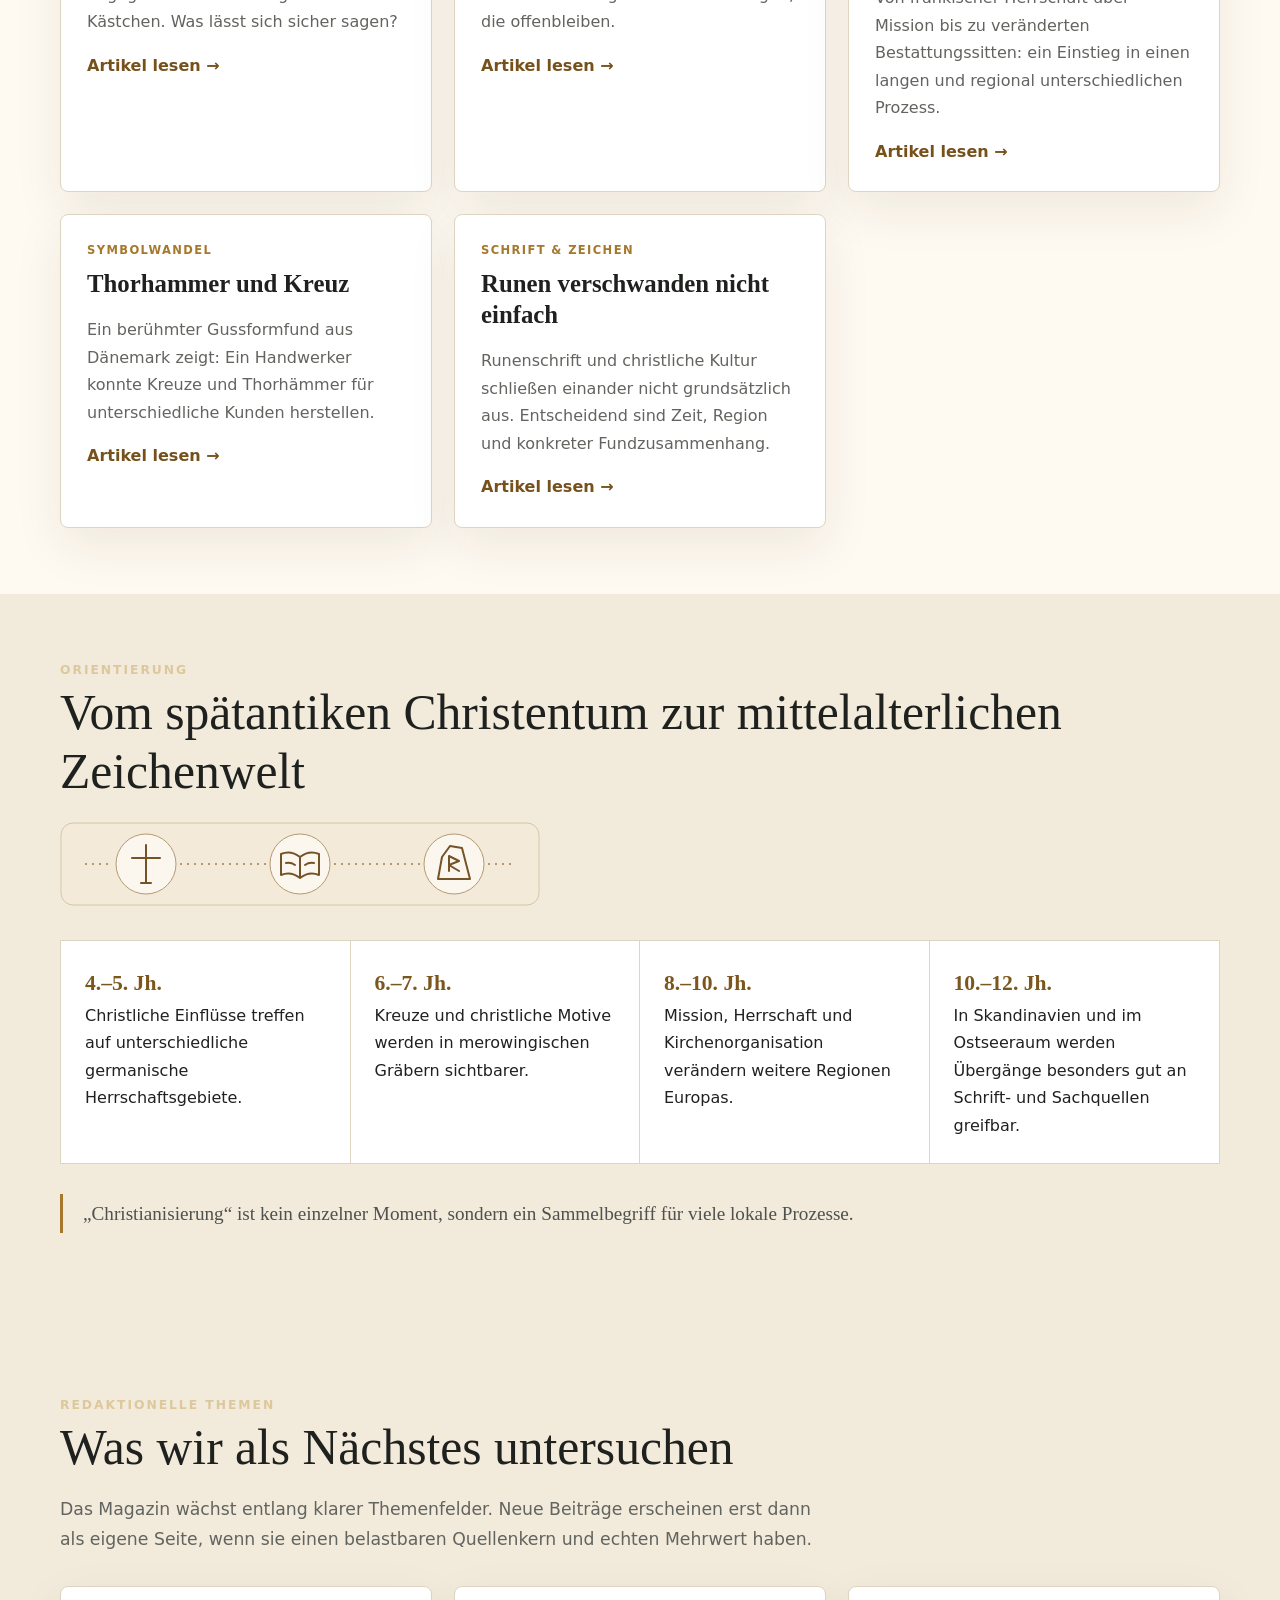
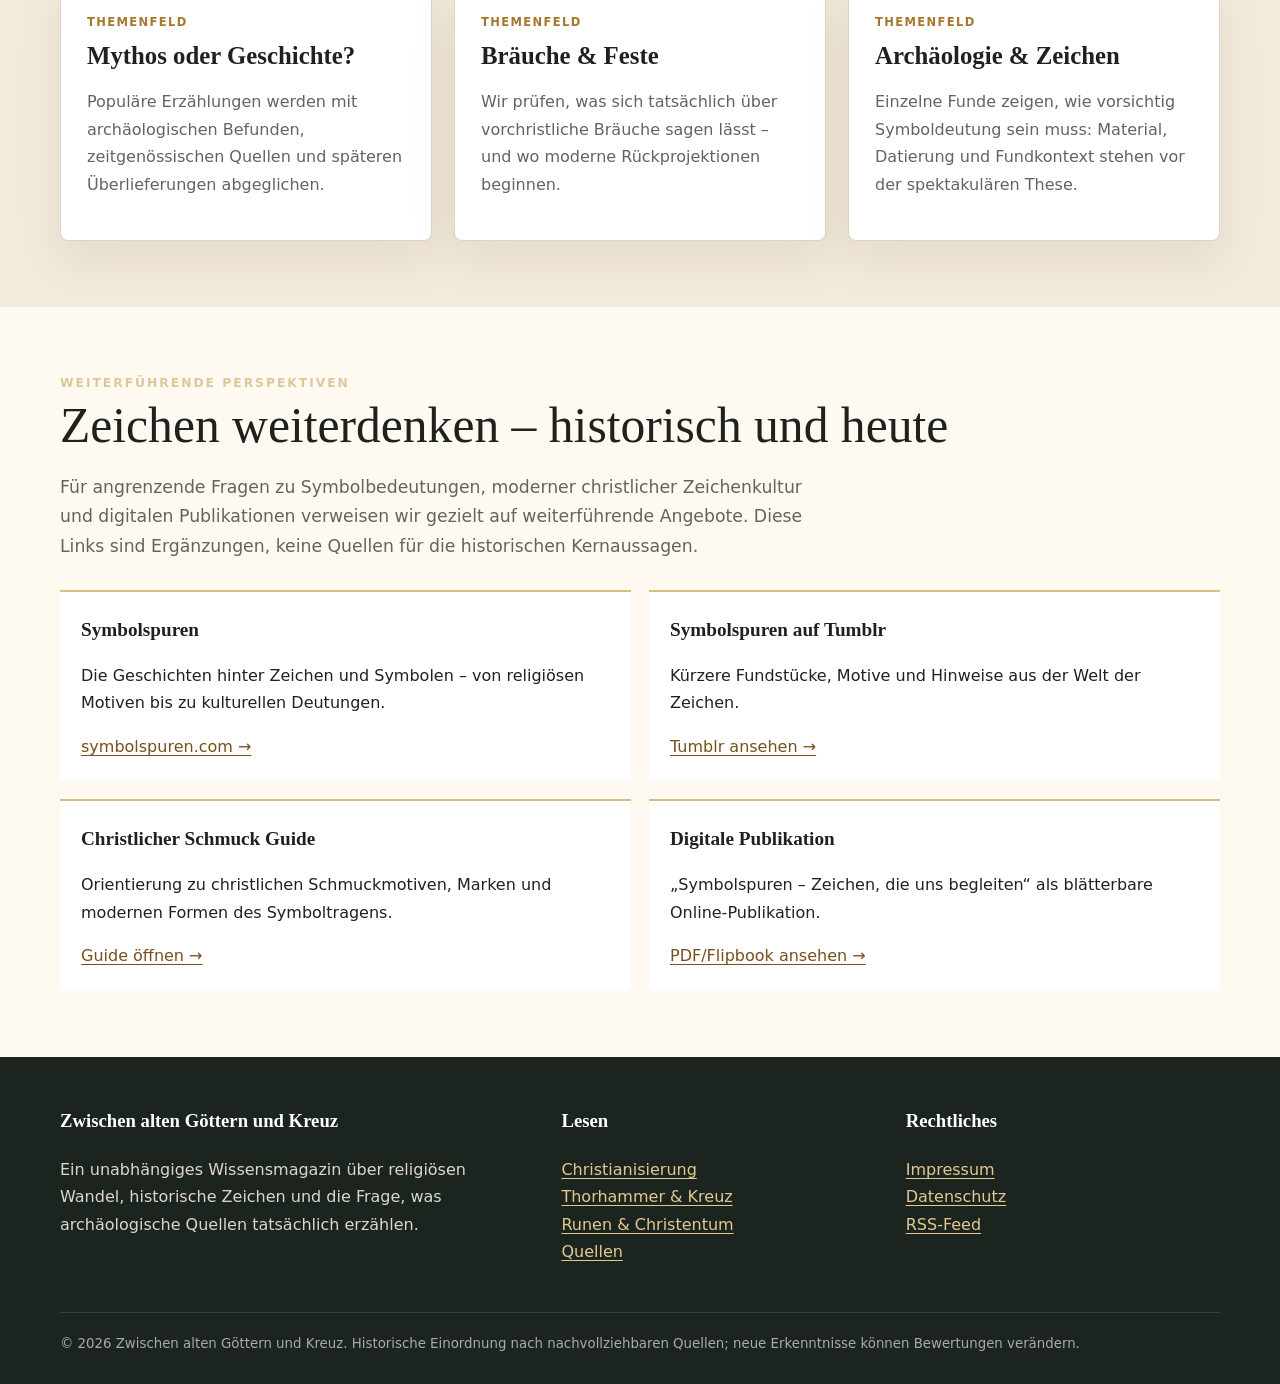
==== commit 6cc4d40b: "Publish scheduled article: clodwig-gregor-von-tours" ====
--- a/index.html
+++ b/index.html
@@ -41,6 +41,7 @@
   :where(.card,.linkbox):hover{transform:none}
 }
 </style>
+<meta name="google-site-verification" content="X_VVSb60kM8E5PTnqAky-SXhk5gzOqjSHrwiTIrvm5A" />
 </head><body>
 <a class="skip" href="#inhalt">Zum Inhalt</a>
 <div class="topbar"><div class="wrap"><span>Historisches Wissensmagazin</span><span>Quellen statt Legenden</span></div></div>
@@ -77,9 +78,9 @@
 </svg></div></div></section>
 <section class="section recent-edition" id="neueste-beitraege" aria-labelledby="neuestetitel"><div class="wrap">
 <div class="edition-head"><div><div class="kicker">Aus dem Magazin</div><h2 id="neuestetitel">Zuletzt veröffentlicht</h2></div><a class="edition-link" href="#magazinarchiv">Zum ganzen Magazinarchiv <span aria-hidden="true">→</span></a></div>
-<div class="recent-grid" id="recent-cards"><article class="card"><div class="tag">Archäologie &amp; Bestattung</div><h3>Merowingische Grabbeigaben: Was sie zeigen – und was nicht</h3><p>Kreuze, Schmuck und Waffen in frühmittelalterlichen Gräbern sind wichtige Funde, aber kein einfacher Glaubenstest.</p><a class="more" href="./merowingische-graeber-grabbeigaben/">Artikel lesen →</a></article>
-<article class="card"><div class="tag">Runen &amp; Herrschaft</div><h3>Die Jellingsteine: Inschrift, Kreuz und Harald Blauzahn</h3><p>Was die Runensteine von Jelling über Herrschaft und Christianisierung aussagen – und wo ihre berühmte Botschaft Grenzen hat.</p><a class="more" href="./jellingsteine-harald-blauzahn/">Artikel lesen →</a></article>
-<article class="card"><div class="tag">Bildwelten &amp; Schrift</div><h3>Der Franks Casket</h3><p>Runen, Bibel und Heldensage begegnen auf einem angelsächsischen Kästchen. Was lässt sich sicher sagen?</p><a class="more" href="./franks-casket/">Artikel lesen →</a></article></div>
+<div class="recent-grid" id="recent-cards"><article class="card"><div class="tag">Historische Quellen</div><h3>Chlodwig und die Franken: Gregor von Tours und die Archäologie</h3><p>Die berühmte Bekehrung Chlodwigs ist vor allem durch spätere Texte bekannt. Was lässt sich historisch daraus gewinnen?</p><a class="more" href="./clodwig-gregor-von-tours/">Artikel lesen →</a></article>
+<article class="card"><div class="tag">Archäologie &amp; Bestattung</div><h3>Merowingische Grabbeigaben: Was sie zeigen – und was nicht</h3><p>Kreuze, Schmuck und Waffen in frühmittelalterlichen Gräbern sind wichtige Funde, aber kein einfacher Glaubenstest.</p><a class="more" href="./merowingische-graeber-grabbeigaben/">Artikel lesen →</a></article>
+<article class="card"><div class="tag">Runen &amp; Herrschaft</div><h3>Die Jellingsteine: Inschrift, Kreuz und Harald Blauzahn</h3><p>Was die Runensteine von Jelling über Herrschaft und Christianisierung aussagen – und wo ihre berühmte Botschaft Grenzen hat.</p><a class="more" href="./jellingsteine-harald-blauzahn/">Artikel lesen →</a></article></div>
 </div></section>
 <section class="section topic-paths"><div class="wrap">
 <div class="kicker">Themen im Überblick</div><h2>Christianisierung, Symbole und Runen</h2>
@@ -105,7 +106,7 @@
 </select>
 <span id="archivanzahl" role="status"></span>
 </div>
-<div class="kicker">Neue Beiträge</div><h2>Fundstücke, die Fragen öffnen</h2><div class="grid"><article class="card"><div class="tag">Archäologie &amp; Bestattung</div><h3>Merowingische Grabbeigaben: Was sie zeigen – und was nicht</h3><p>Kreuze, Schmuck und Waffen in frühmittelalterlichen Gräbern sind wichtige Funde, aber kein einfacher Glaubenstest.</p><a class="more" href="./merowingische-graeber-grabbeigaben/">Artikel lesen →</a></article><article class="card"><div class="tag">Runen &amp; Herrschaft</div><h3>Die Jellingsteine: Inschrift, Kreuz und Harald Blauzahn</h3><p>Was die Runensteine von Jelling über Herrschaft und Christianisierung aussagen – und wo ihre berühmte Botschaft Grenzen hat.</p><a class="more" href="./jellingsteine-harald-blauzahn/">Artikel lesen →</a></article><article class="card"><div class="tag">Bildwelten &amp; Schrift</div><h3>Der Franks Casket</h3><p>Runen, Bibel und Heldensage begegnen auf einem angelsächsischen Kästchen. Was lässt sich sicher sagen?</p><a class="more" href="./franks-casket/">Artikel lesen →</a></article><article class="card"><div class="tag">Archäologie &amp; Wandel</div><h3>Die Staffordshire Hoard</h3><p>Eine lateinische Bibelinschrift zwischen Schwertbeschlägen – und viele Fragen, die offenbleiben.</p><a class="more" href="./staffordshire-hoard/">Artikel lesen →</a></article><article class="card"><div class="tag">Überblick</div><h3>Wie wurden germanische Gruppen christlich?</h3><p>Von fränkischer Herrschaft über Mission bis zu veränderten Bestattungssitten: ein Einstieg in einen langen und regional unterschiedlichen Prozess.</p><a class="more" href="./christianisierung/">Artikel lesen →</a></article>
+<div class="kicker">Neue Beiträge</div><h2>Fundstücke, die Fragen öffnen</h2><div class="grid"><article class="card"><div class="tag">Historische Quellen</div><h3>Chlodwig und die Franken: Gregor von Tours und die Archäologie</h3><p>Die berühmte Bekehrung Chlodwigs ist vor allem durch spätere Texte bekannt. Was lässt sich historisch daraus gewinnen?</p><a class="more" href="./clodwig-gregor-von-tours/">Artikel lesen →</a></article><article class="card"><div class="tag">Archäologie &amp; Bestattung</div><h3>Merowingische Grabbeigaben: Was sie zeigen – und was nicht</h3><p>Kreuze, Schmuck und Waffen in frühmittelalterlichen Gräbern sind wichtige Funde, aber kein einfacher Glaubenstest.</p><a class="more" href="./merowingische-graeber-grabbeigaben/">Artikel lesen →</a></article><article class="card"><div class="tag">Runen &amp; Herrschaft</div><h3>Die Jellingsteine: Inschrift, Kreuz und Harald Blauzahn</h3><p>Was die Runensteine von Jelling über Herrschaft und Christianisierung aussagen – und wo ihre berühmte Botschaft Grenzen hat.</p><a class="more" href="./jellingsteine-harald-blauzahn/">Artikel lesen →</a></article><article class="card"><div class="tag">Bildwelten &amp; Schrift</div><h3>Der Franks Casket</h3><p>Runen, Bibel und Heldensage begegnen auf einem angelsächsischen Kästchen. Was lässt sich sicher sagen?</p><a class="more" href="./franks-casket/">Artikel lesen →</a></article><article class="card"><div class="tag">Archäologie &amp; Wandel</div><h3>Die Staffordshire Hoard</h3><p>Eine lateinische Bibelinschrift zwischen Schwertbeschlägen – und viele Fragen, die offenbleiben.</p><a class="more" href="./staffordshire-hoard/">Artikel lesen →</a></article><article class="card"><div class="tag">Überblick</div><h3>Wie wurden germanische Gruppen christlich?</h3><p>Von fränkischer Herrschaft über Mission bis zu veränderten Bestattungssitten: ein Einstieg in einen langen und regional unterschiedlichen Prozess.</p><a class="more" href="./christianisierung/">Artikel lesen →</a></article>
 <article class="card"><div class="tag">Symbolwandel</div><h3>Thorhammer und Kreuz</h3><p>Ein berühmter Gussformfund aus Dänemark zeigt: Ein Handwerker konnte Kreuze und Thorhämmer für unterschiedliche Kunden herstellen.</p><a class="more" href="./thorhammer-und-kreuz/">Artikel lesen →</a></article>
 <article class="card"><div class="tag">Schrift &amp; Zeichen</div><h3>Runen verschwanden nicht einfach</h3><p>Runenschrift und christliche Kultur schließen einander nicht grundsätzlich aus. Entscheidend sind Zeit, Region und konkreter Fundzusammenhang.</p><a class="more" href="./runen-und-christentum/">Artikel lesen →</a></article></div></div></section>
 <script>
